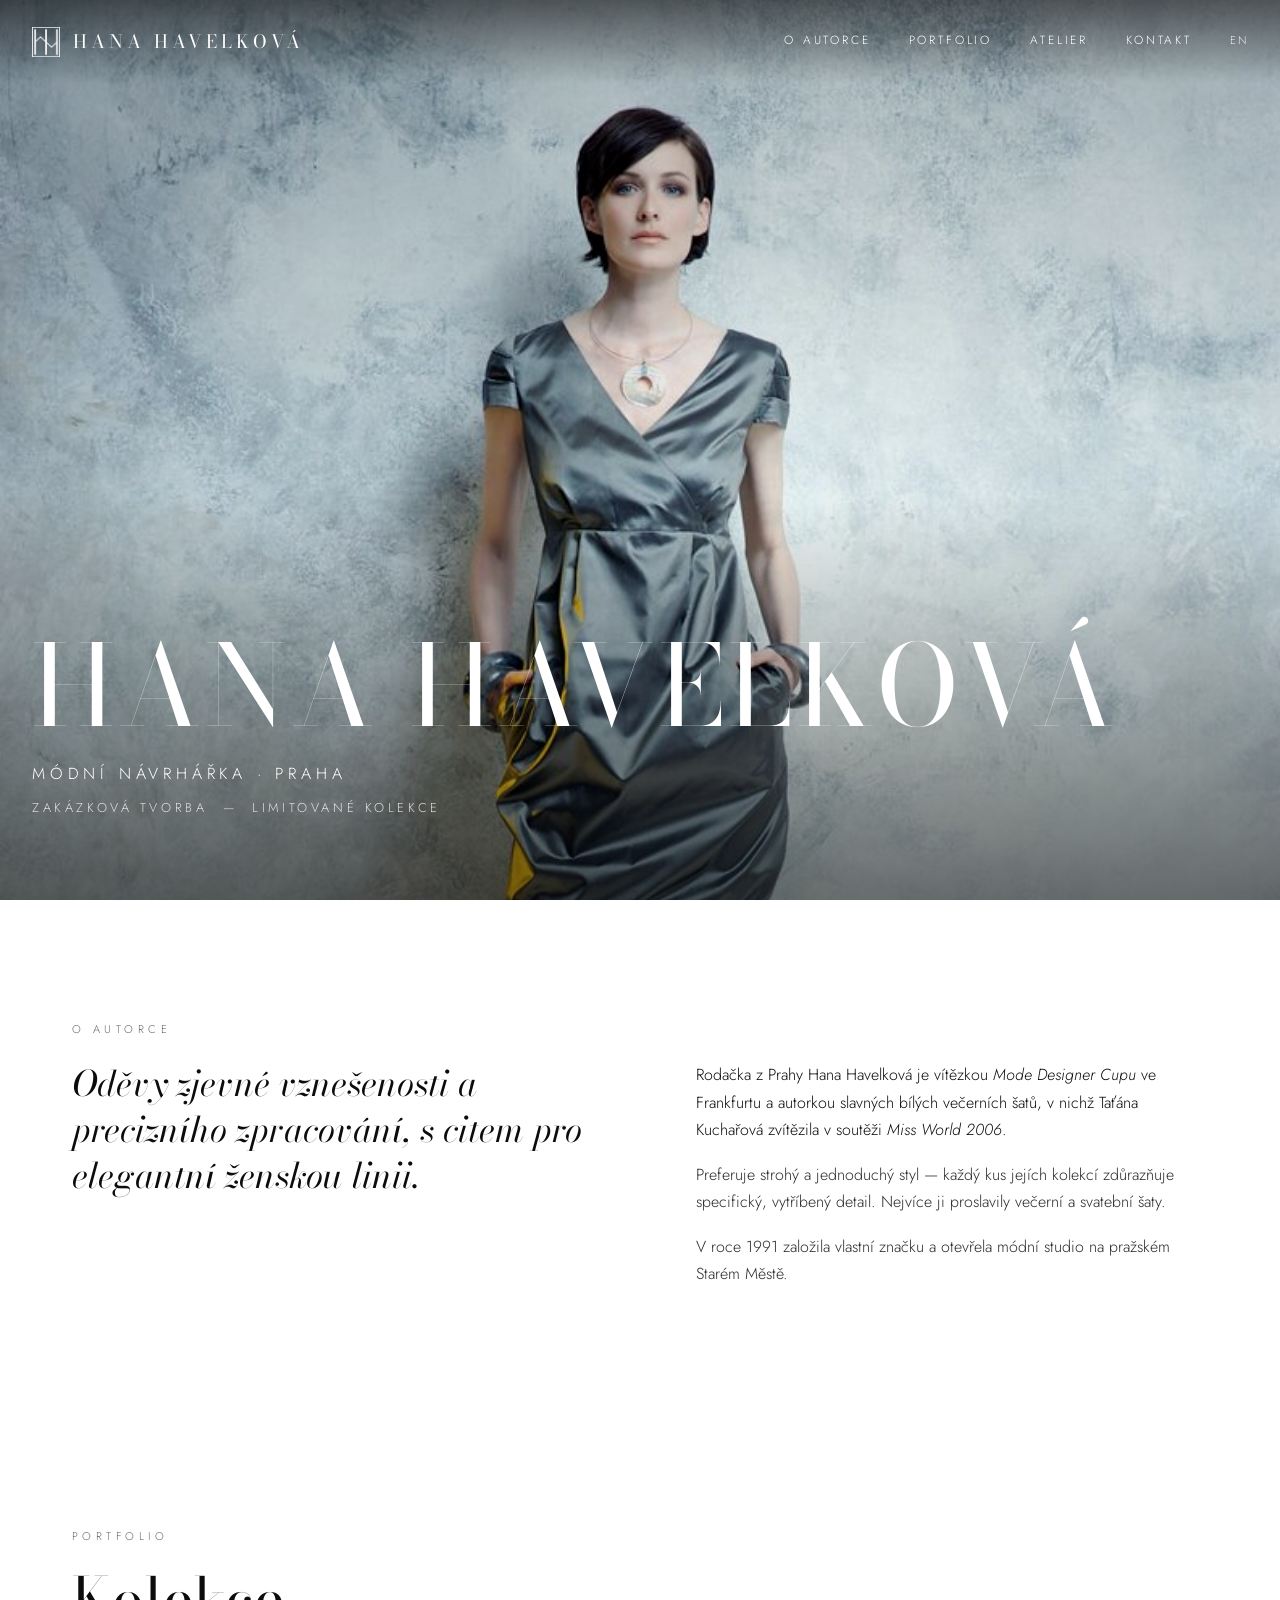
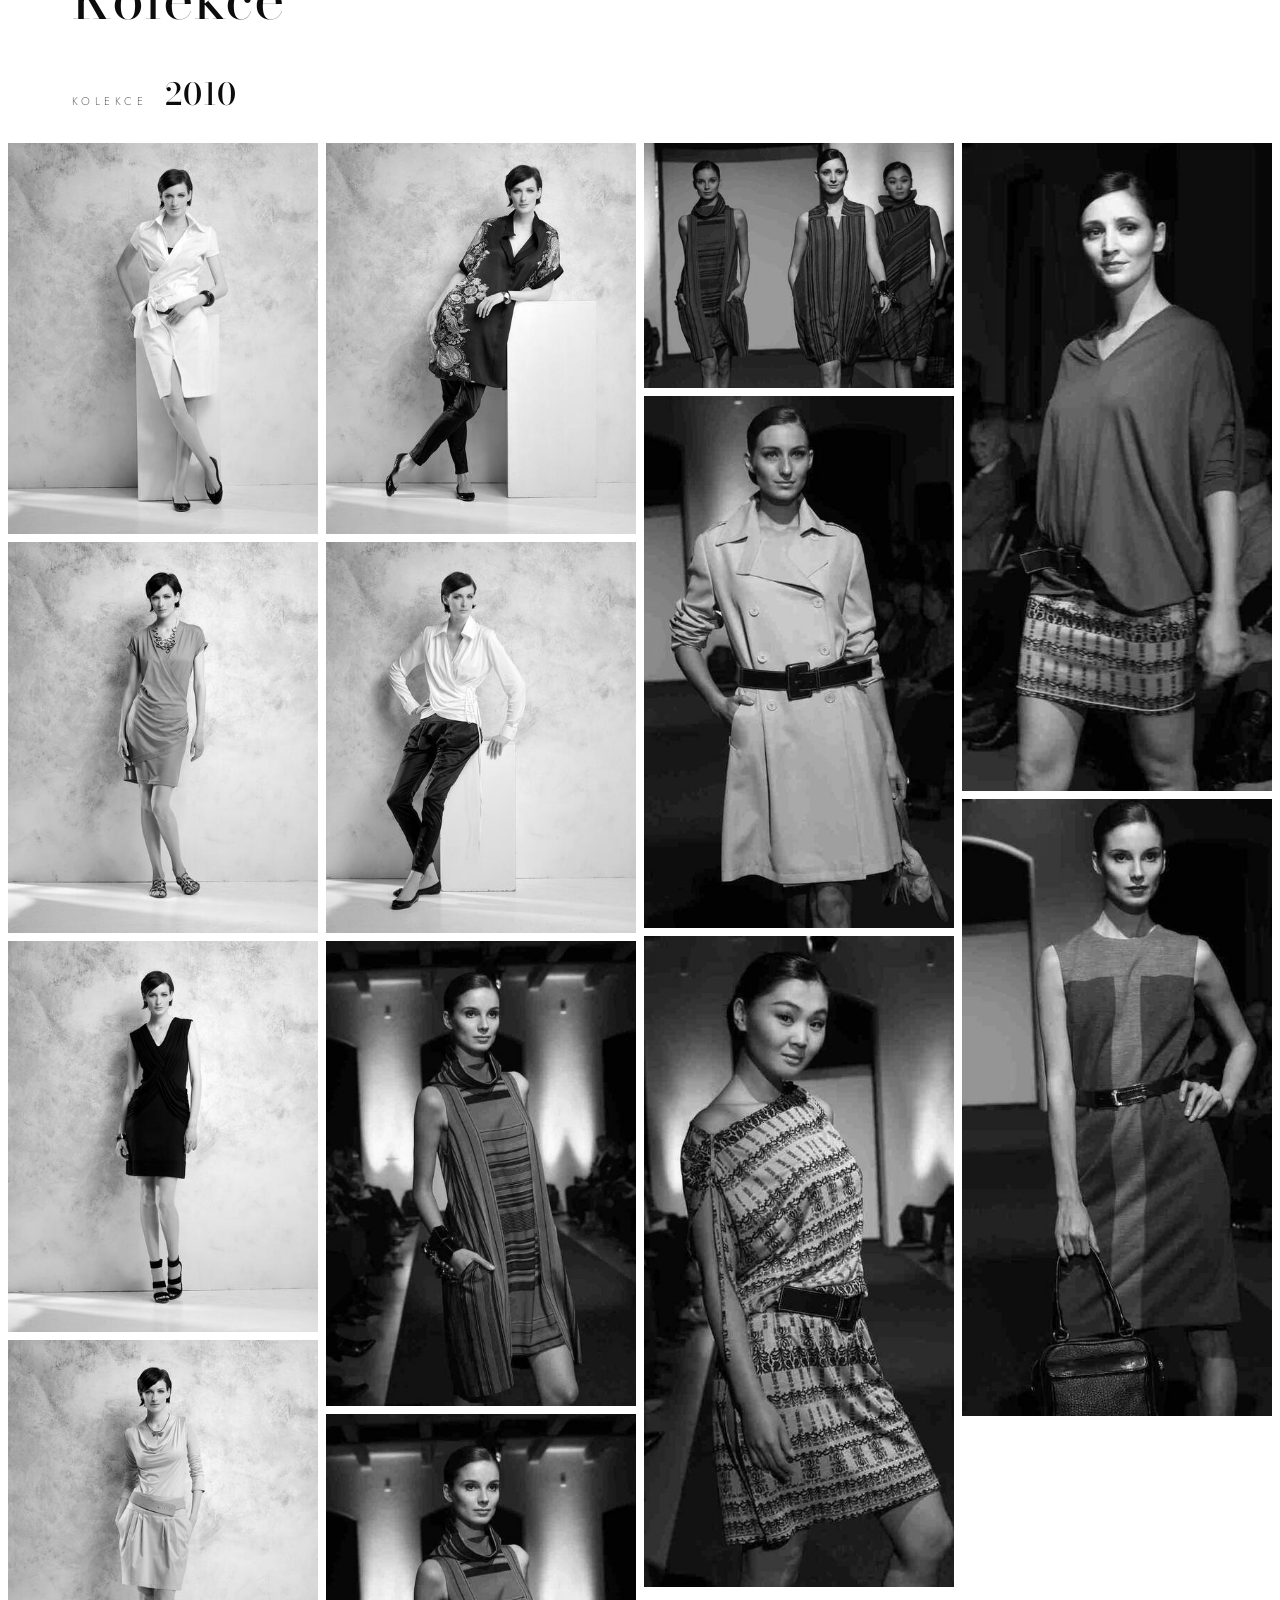
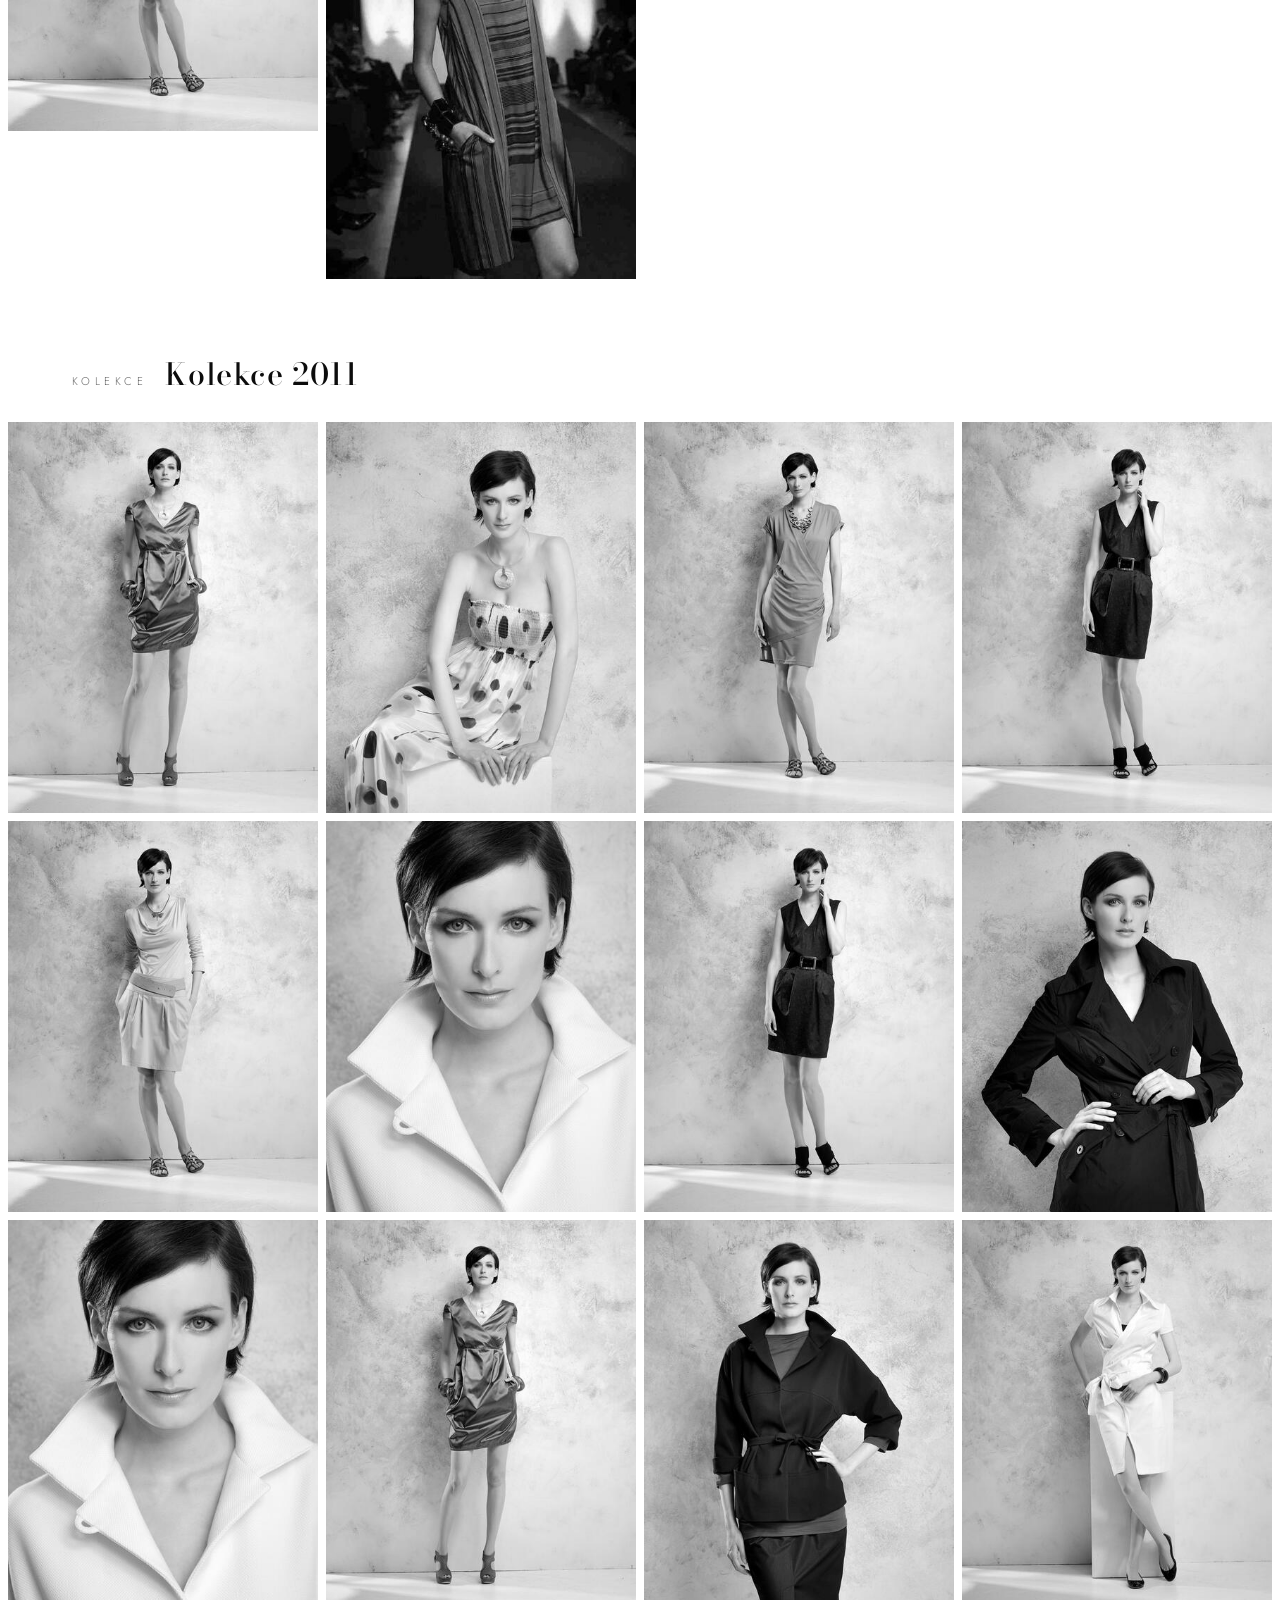
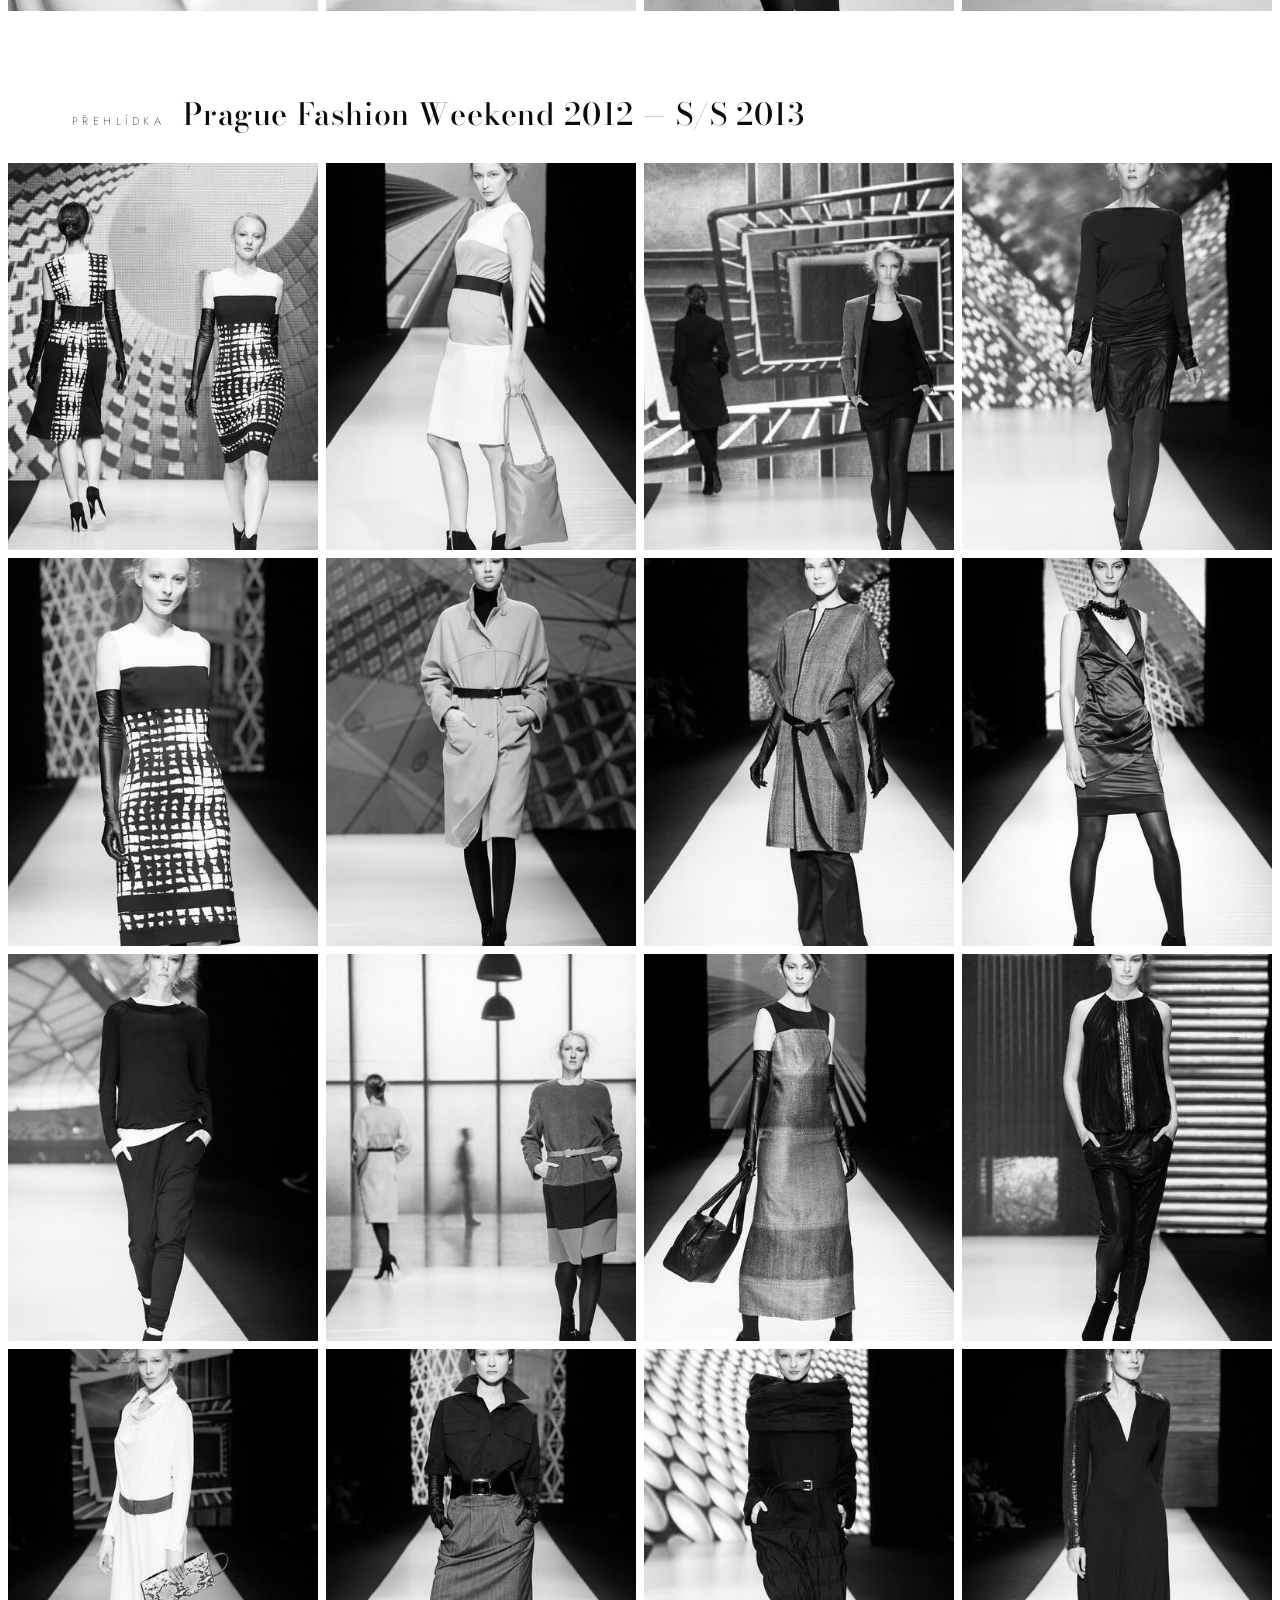
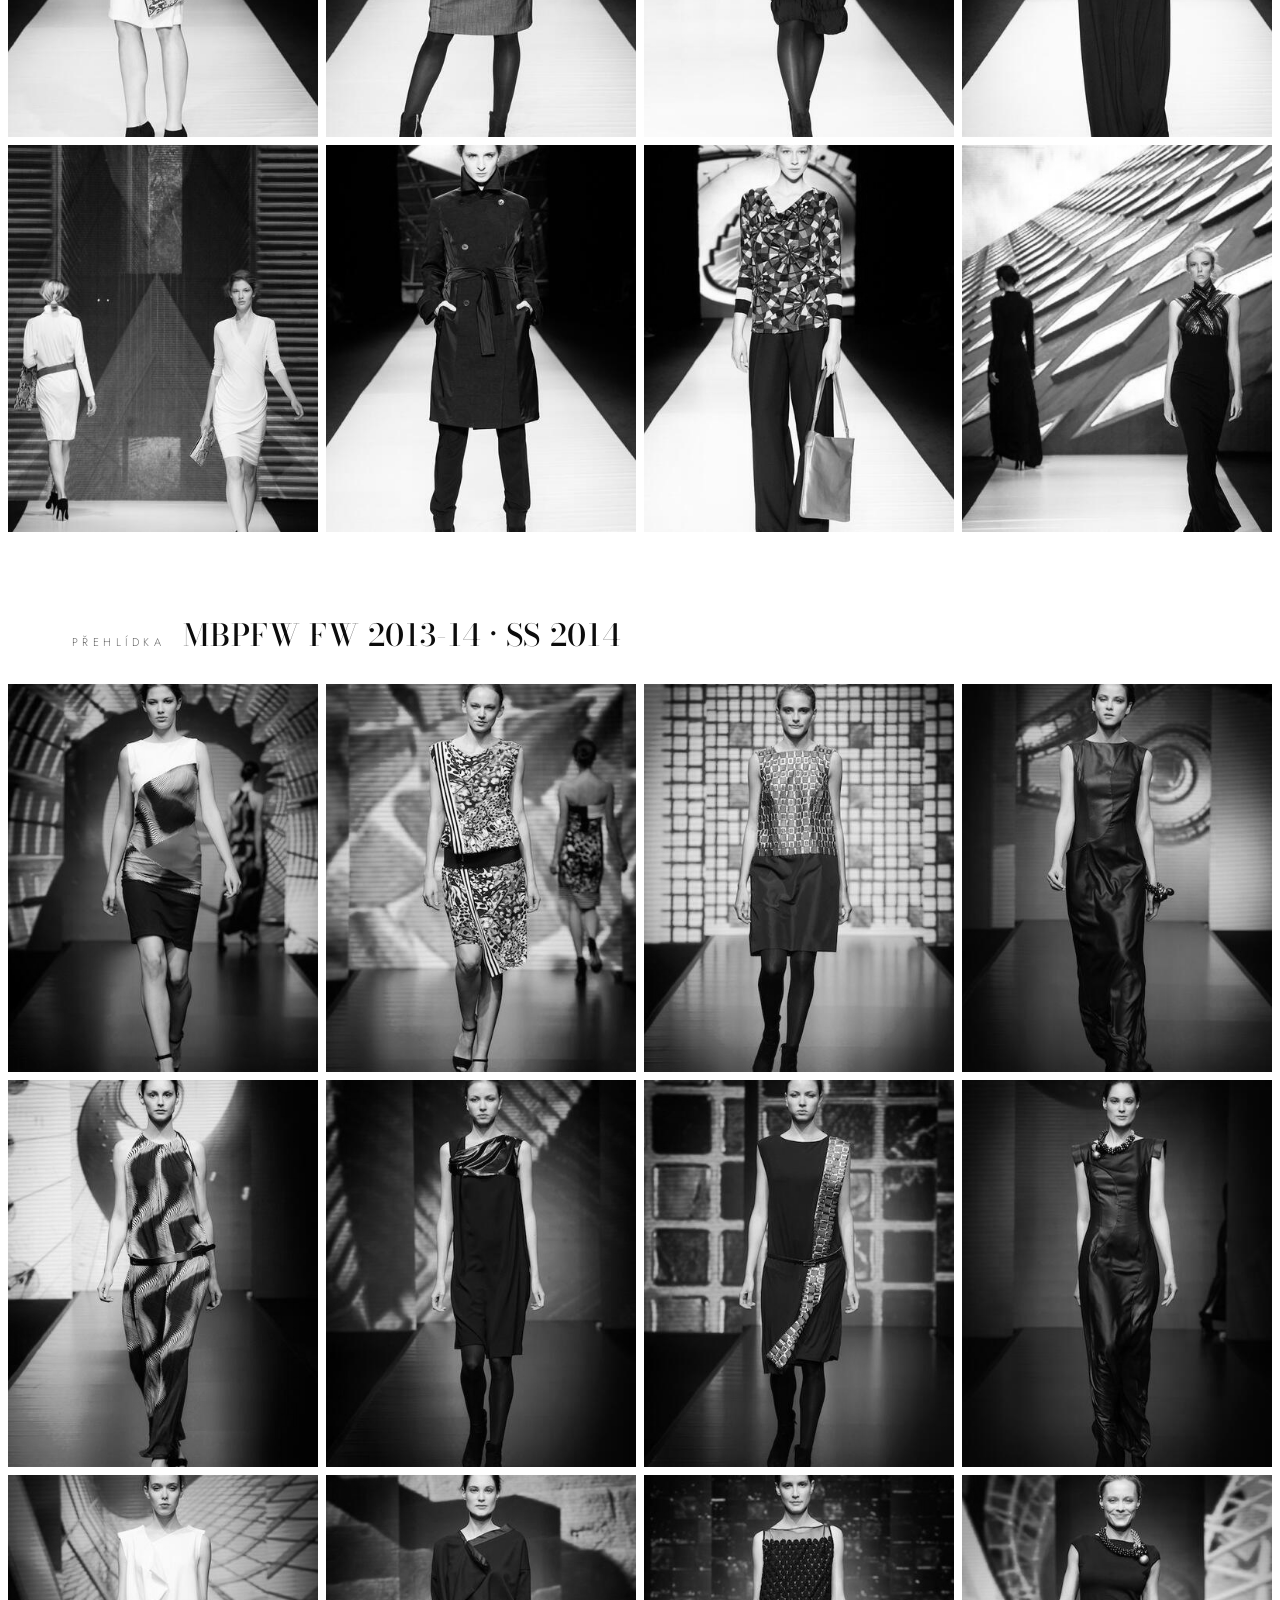
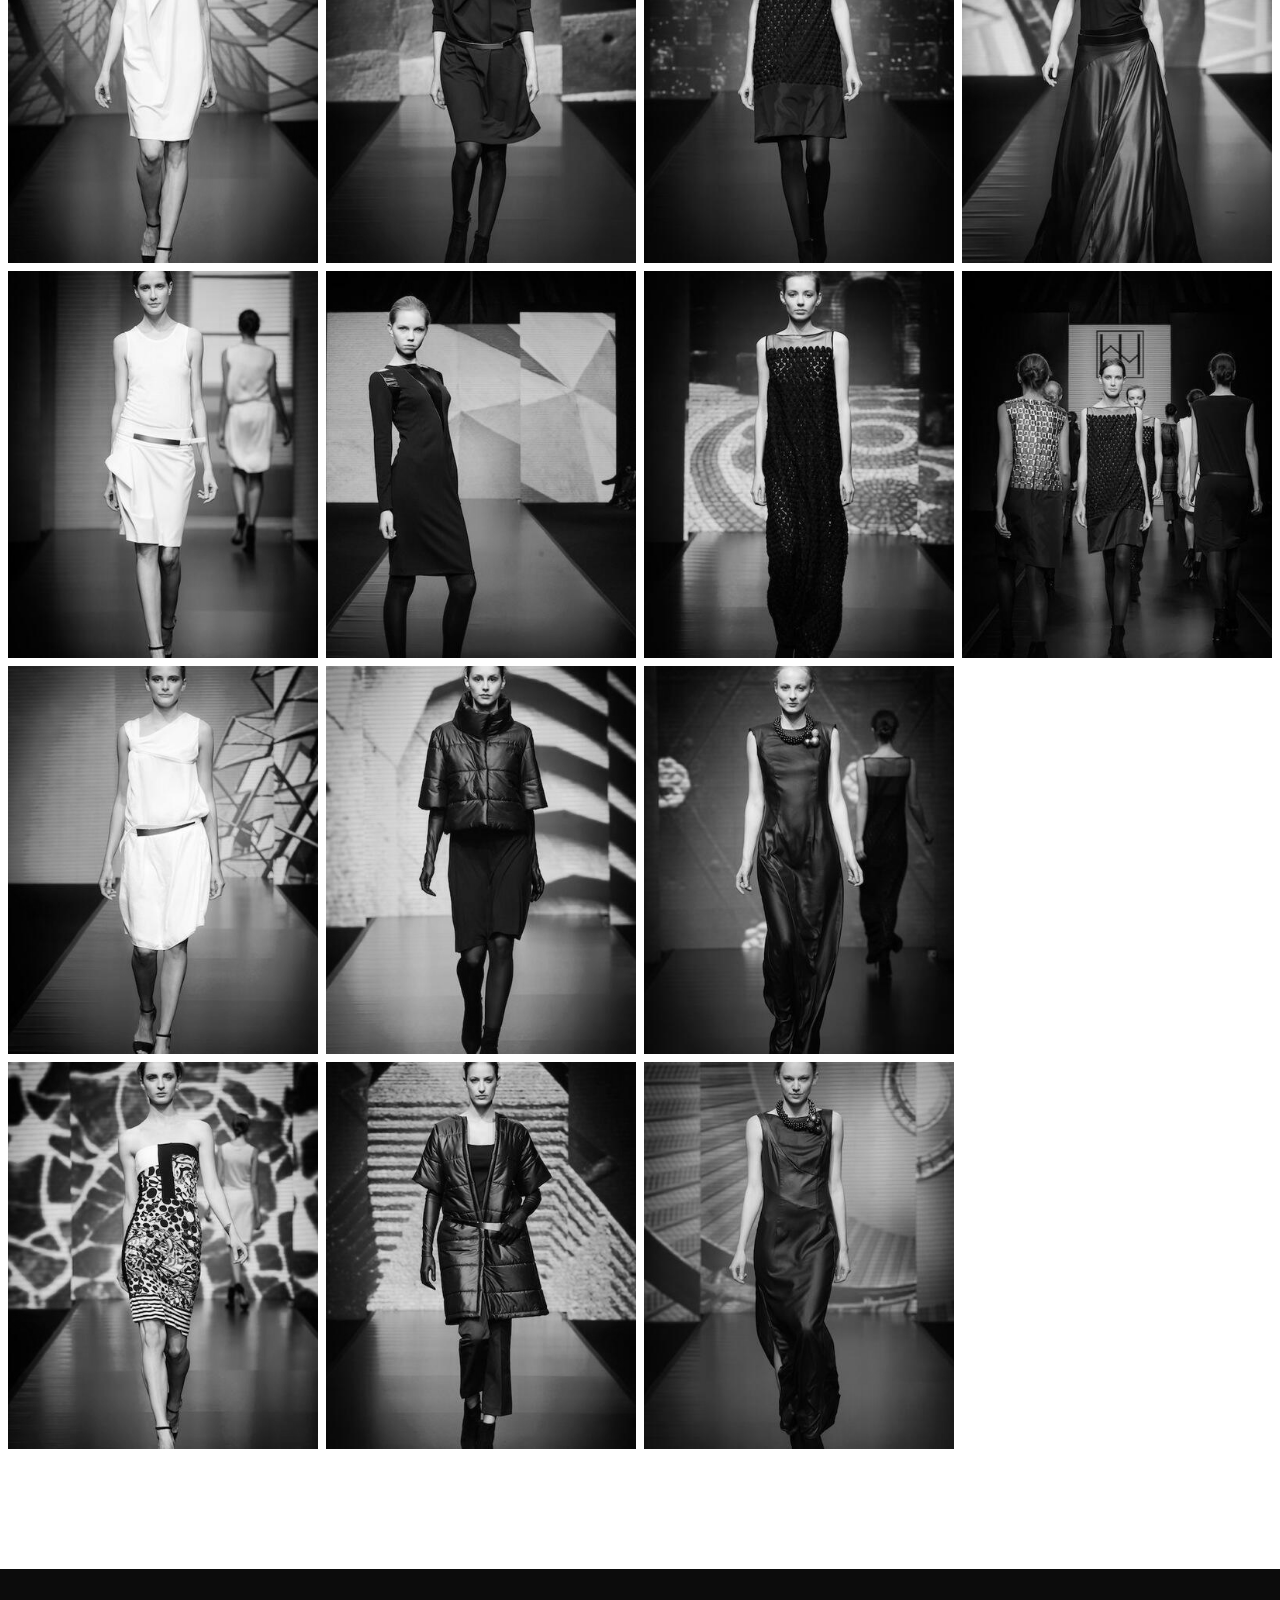
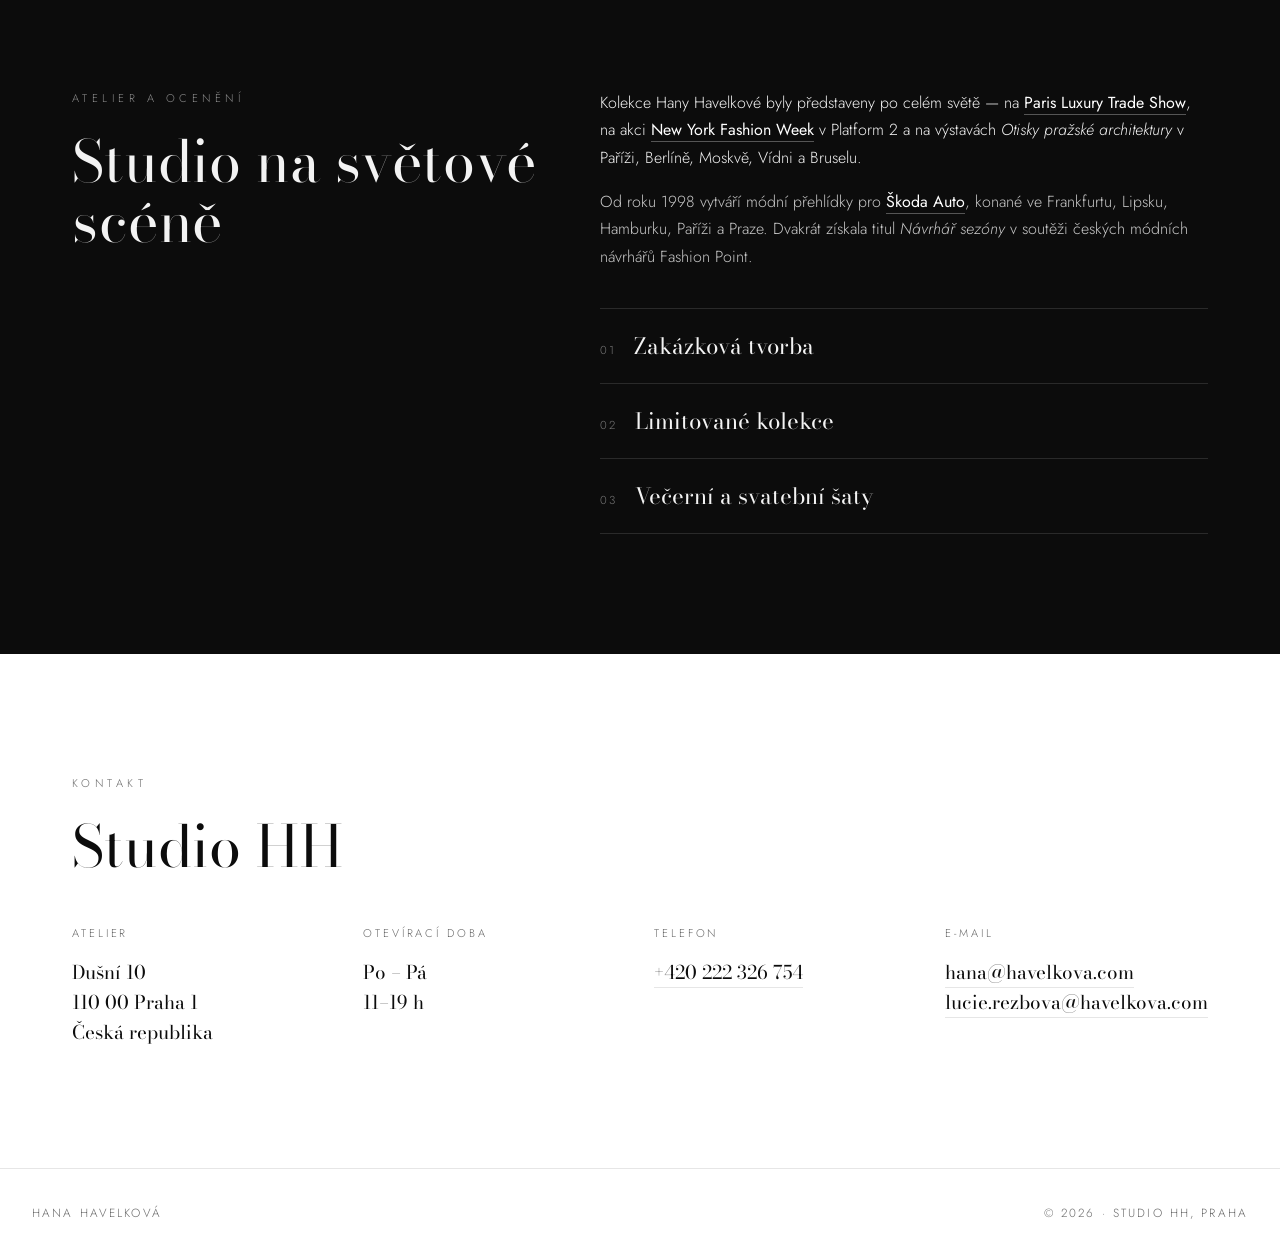
==== cz.html @ cb908f6b "Full-length hero, readable scrolled nav, mobile fixes, Czech variant - Use far-away full-length stud" ====
<!DOCTYPE html>
<html lang="cs">
<head>
  <meta charset="utf-8">
  <meta name="viewport" content="width=device-width, initial-scale=1">
  <title>Hana Havelková — módní návrhářka | Studio HH Praha</title>
  <meta name="description" content="Hana Havelková — pražská módní návrhářka. Večerní a svatební šaty zjevné vznešenosti a elegantní ženské linie. Zakázková tvorba a limitované kolekce ze Studia HH na pražském Starém Městě.">
  <meta name="author" content="Hana Havelková">
  <meta name="robots" content="index, follow">
  <link rel="canonical" href="https://www.havelkova.com/cz.html">
  <link rel="alternate" hreflang="en" href="https://www.havelkova.com/">
  <link rel="alternate" hreflang="cs" href="https://www.havelkova.com/cz.html">
  <link rel="alternate" hreflang="x-default" href="https://www.havelkova.com/">
  <meta name="theme-color" content="#0a0a0a">

  <meta property="og:type" content="website">
  <meta property="og:locale" content="cs_CZ">
  <meta property="og:site_name" content="Hana Havelková">
  <meta property="og:title" content="Hana Havelková — módní návrhářka">
  <meta property="og:description" content="Večerní a svatební šaty zjevné vznešenosti a elegantní ženské linie. Studio HH, Praha.">
  <meta property="og:url" content="https://www.havelkova.com/cz.html">
  <meta property="og:image" content="https://www.havelkova.com/assets/gallery/c2011/01.jpg">
  <meta name="twitter:card" content="summary_large_image">

  <link rel="icon" href="assets/img/favicon.ico" sizes="any">
  <link rel="icon" href="assets/img/favicon-64.png" type="image/png" sizes="64x64">
  <link rel="apple-touch-icon" href="assets/img/apple-touch-icon.png">
  <link rel="preconnect" href="https://fonts.googleapis.com">
  <link rel="preconnect" href="https://fonts.gstatic.com" crossorigin>
  <link href="https://fonts.googleapis.com/css2?family=Bodoni+Moda:ital,opsz,wght@0,6..96,400;0,6..96,500;1,6..96,400&family=Jost:wght@300;400&display=swap" rel="stylesheet">
  <link rel="stylesheet" href="style.css">

  <script type="application/ld+json">
  {
    "@context": "https://schema.org",
    "@type": "Person",
    "name": "Hana Havelková",
    "jobTitle": "Fashion Designer",
    "url": "https://www.havelkova.com/",
    "image": "https://www.havelkova.com/assets/gallery/c2011/01.jpg",
    "email": "hana@havelkova.com",
    "telephone": "+420222326754",
    "worksFor": { "@type": "Organization", "name": "Studio HH" },
    "address": {
      "@type": "PostalAddress",
      "streetAddress": "Dušní 10",
      "postalCode": "110 00",
      "addressLocality": "Praha 1",
      "addressCountry": "CZ"
    }
  }
  </script>
</head>
<body>
  <header class="nav" id="top">
    <div class="nav-inner">
      <a class="brand" href="#top" aria-label="Hana Havelková — home">
        <img class="brand-mark" src="assets/img/logo-white.png" alt="" width="34" height="37">
        <span class="brand-text">HANA&nbsp;HAVELKOVÁ</span>
      </a>
      <input type="checkbox" id="navtog" class="navtog">
      <label for="navtog" class="burger"><span></span><span></span><span></span></label>
      <nav class="menu">
        <a href="#about">O autorce</a>
        <a href="#work">Portfolio</a>
        <a href="#atelier">Atelier</a>
        <a href="#contact">Kontakt</a>
        <a class="lang" href="index.html" hreflang="en">EN</a>
      </nav>
    </div>
  </header>

  <section class="hero">
    <div class="hero-img" style="background-image:url('assets/gallery/c2011/01.jpg')"></div>
    <div class="hero-content">
      <h1>HANA HAVELKOVÁ</h1>
      <p class="tagline">Módní návrhářka · Praha</p>
      <p class="sub">zakázková tvorba &nbsp;—&nbsp; limitované kolekce</p>
    </div>
  </section>

  <main>
    <section id="about" class="section about">
      <div class="wrap">
        <p class="kicker">O autorce</p>
        <div class="about-grid">
          <div class="about-lede">
            <p class="big">Oděvy zjevné vznešenosti a precizního zpracování, s citem pro elegantní ženskou linii.</p>
          </div>
          <div class="about-body">
            <p>Rodačka z Prahy Hana Havelková je vítězkou <em>Mode Designer Cupu</em> ve Frankfurtu a autorkou slavných bílých večerních šatů, v nichž Taťána Kuchařová zvítězila v soutěži <em>Miss World 2006</em>.</p>
            <p>Preferuje strohý a jednoduchý styl — každý kus jejích kolekcí zdůrazňuje specifický, vytříbený detail. Nejvíce ji proslavily večerní a svatební šaty.</p>
            <p>V roce 1991 založila vlastní značku a otevřela módní studio na pražském Starém Městě.</p>
          </div>
        </div>
      </div>
    </section>

    <section id="work" class="section work">
      <div class="wrap work-intro">
        <p class="kicker">Portfolio</p>
        <h2>Kolekce</h2>
      </div>
      <div class="collection">
        <div class="wrap coll-head">
          <p class="kicker">Kolekce</p>
          <h3>2010</h3>
        </div>
        <div class="masonry">
        <a class="shot" href="assets/gallery/c2010/01.jpg">
          <img src="assets/gallery/c2010/01_t.jpg" alt="Hana Havelková — 2010, model 1" loading="lazy" width="560" height="706">
        </a>
        <a class="shot" href="assets/gallery/c2010/02.jpg">
          <img src="assets/gallery/c2010/02_t.jpg" alt="Hana Havelková — 2010, model 2" loading="lazy" width="560" height="706">
        </a>
        <a class="shot" href="assets/gallery/c2010/03.jpg">
          <img src="assets/gallery/c2010/03_t.jpg" alt="Hana Havelková — 2010, model 3" loading="lazy" width="560" height="706">
        </a>
        <a class="shot" href="assets/gallery/c2010/04.jpg">
          <img src="assets/gallery/c2010/04_t.jpg" alt="Hana Havelková — 2010, model 4" loading="lazy" width="560" height="706">
        </a>
        <a class="shot" href="assets/gallery/c2010/05.jpg">
          <img src="assets/gallery/c2010/05_t.jpg" alt="Hana Havelková — 2010, model 5" loading="lazy" width="560" height="706">
        </a>
        <a class="shot" href="assets/gallery/c2010/06.jpg">
          <img src="assets/gallery/c2010/06_t.jpg" alt="Hana Havelková — 2010, model 6" loading="lazy" width="560" height="706">
        </a>
        <a class="shot" href="assets/gallery/c2010/07.jpg">
          <img src="assets/gallery/c2010/07_t.jpg" alt="Hana Havelková — 2010, model 7" loading="lazy" width="560" height="840">
        </a>
        <a class="shot" href="assets/gallery/c2010/08.jpg">
          <img src="assets/gallery/c2010/08_t.jpg" alt="Hana Havelková — 2010, model 8" loading="lazy" width="560" height="840">
        </a>
        <a class="shot" href="assets/gallery/c2010/09.jpg">
          <img src="assets/gallery/c2010/09_t.jpg" alt="Hana Havelková — 2010, model 9" loading="lazy" width="560" height="445">
        </a>
        <a class="shot" href="assets/gallery/c2010/10.jpg">
          <img src="assets/gallery/c2010/10_t.jpg" alt="Hana Havelková — 2010, model 10" loading="lazy" width="560" height="961">
        </a>
        <a class="shot" href="assets/gallery/c2010/11.jpg">
          <img src="assets/gallery/c2010/11_t.jpg" alt="Hana Havelková — 2010, model 11" loading="lazy" width="476" height="1000">
        </a>
        <a class="shot" href="assets/gallery/c2010/12.jpg">
          <img src="assets/gallery/c2010/12_t.jpg" alt="Hana Havelková — 2010, model 12" loading="lazy" width="478" height="1000">
        </a>
        <a class="shot" href="assets/gallery/c2010/13.jpg">
          <img src="assets/gallery/c2010/13_t.jpg" alt="Hana Havelková — 2010, model 13" loading="lazy" width="503" height="1000">
        </a>
        </div>
      </div>
      <div class="collection">
        <div class="wrap coll-head">
          <p class="kicker">Kolekce</p>
          <h3>Kolekce 2011</h3>
        </div>
        <div class="masonry">
        <a class="shot" href="assets/gallery/c2011/01.jpg">
          <img src="assets/gallery/c2011/01_t.jpg" alt="Hana Havelková — Collection 2011, model 1" loading="lazy" width="560" height="706">
        </a>
        <a class="shot" href="assets/gallery/c2011/02.jpg">
          <img src="assets/gallery/c2011/02_t.jpg" alt="Hana Havelková — Collection 2011, model 2" loading="lazy" width="560" height="706">
        </a>
        <a class="shot" href="assets/gallery/c2011/03.jpg">
          <img src="assets/gallery/c2011/03_t.jpg" alt="Hana Havelková — Collection 2011, model 3" loading="lazy" width="560" height="706">
        </a>
        <a class="shot" href="assets/gallery/c2011/04.jpg">
          <img src="assets/gallery/c2011/04_t.jpg" alt="Hana Havelková — Collection 2011, model 4" loading="lazy" width="560" height="706">
        </a>
        <a class="shot" href="assets/gallery/c2011/05.jpg">
          <img src="assets/gallery/c2011/05_t.jpg" alt="Hana Havelková — Collection 2011, model 5" loading="lazy" width="560" height="706">
        </a>
        <a class="shot" href="assets/gallery/c2011/06.jpg">
          <img src="assets/gallery/c2011/06_t.jpg" alt="Hana Havelková — Collection 2011, model 6" loading="lazy" width="560" height="706">
        </a>
        <a class="shot" href="assets/gallery/c2011/07.jpg">
          <img src="assets/gallery/c2011/07_t.jpg" alt="Hana Havelková — Collection 2011, model 7" loading="lazy" width="560" height="706">
        </a>
        <a class="shot" href="assets/gallery/c2011/08.jpg">
          <img src="assets/gallery/c2011/08_t.jpg" alt="Hana Havelková — Collection 2011, model 8" loading="lazy" width="560" height="706">
        </a>
        <a class="shot" href="assets/gallery/c2011/09.jpg">
          <img src="assets/gallery/c2011/09_t.jpg" alt="Hana Havelková — Collection 2011, model 9" loading="lazy" width="560" height="706">
        </a>
        <a class="shot" href="assets/gallery/c2011/10.jpg">
          <img src="assets/gallery/c2011/10_t.jpg" alt="Hana Havelková — Collection 2011, model 10" loading="lazy" width="560" height="706">
        </a>
        <a class="shot" href="assets/gallery/c2011/11.jpg">
          <img src="assets/gallery/c2011/11_t.jpg" alt="Hana Havelková — Collection 2011, model 11" loading="lazy" width="560" height="706">
        </a>
        <a class="shot" href="assets/gallery/c2011/12.jpg">
          <img src="assets/gallery/c2011/12_t.jpg" alt="Hana Havelková — Collection 2011, model 12" loading="lazy" width="560" height="706">
        </a>
        </div>
      </div>
      <div class="collection">
        <div class="wrap coll-head">
          <p class="kicker">Přehlídka</p>
          <h3>Prague Fashion Weekend 2012 — S/S 2013</h3>
        </div>
        <div class="masonry">
        <a class="shot" href="assets/gallery/pfw2012/01.jpg">
          <img src="assets/gallery/pfw2012/01_t.jpg" alt="Hana Havelková — Prague Fashion Weekend 2012 — S/S 2013, model 1" loading="lazy" width="400" height="500">
        </a>
        <a class="shot" href="assets/gallery/pfw2012/02.jpg">
          <img src="assets/gallery/pfw2012/02_t.jpg" alt="Hana Havelková — Prague Fashion Weekend 2012 — S/S 2013, model 2" loading="lazy" width="400" height="500">
        </a>
        <a class="shot" href="assets/gallery/pfw2012/03.jpg">
          <img src="assets/gallery/pfw2012/03_t.jpg" alt="Hana Havelková — Prague Fashion Weekend 2012 — S/S 2013, model 3" loading="lazy" width="400" height="500">
        </a>
        <a class="shot" href="assets/gallery/pfw2012/04.jpg">
          <img src="assets/gallery/pfw2012/04_t.jpg" alt="Hana Havelková — Prague Fashion Weekend 2012 — S/S 2013, model 4" loading="lazy" width="400" height="500">
        </a>
        <a class="shot" href="assets/gallery/pfw2012/05.jpg">
          <img src="assets/gallery/pfw2012/05_t.jpg" alt="Hana Havelková — Prague Fashion Weekend 2012 — S/S 2013, model 5" loading="lazy" width="400" height="500">
        </a>
        <a class="shot" href="assets/gallery/pfw2012/06.jpg">
          <img src="assets/gallery/pfw2012/06_t.jpg" alt="Hana Havelková — Prague Fashion Weekend 2012 — S/S 2013, model 6" loading="lazy" width="400" height="500">
        </a>
        <a class="shot" href="assets/gallery/pfw2012/07.jpg">
          <img src="assets/gallery/pfw2012/07_t.jpg" alt="Hana Havelková — Prague Fashion Weekend 2012 — S/S 2013, model 7" loading="lazy" width="400" height="500">
        </a>
        <a class="shot" href="assets/gallery/pfw2012/08.jpg">
          <img src="assets/gallery/pfw2012/08_t.jpg" alt="Hana Havelková — Prague Fashion Weekend 2012 — S/S 2013, model 8" loading="lazy" width="400" height="500">
        </a>
        <a class="shot" href="assets/gallery/pfw2012/09.jpg">
          <img src="assets/gallery/pfw2012/09_t.jpg" alt="Hana Havelková — Prague Fashion Weekend 2012 — S/S 2013, model 9" loading="lazy" width="400" height="500">
        </a>
        <a class="shot" href="assets/gallery/pfw2012/10.jpg">
          <img src="assets/gallery/pfw2012/10_t.jpg" alt="Hana Havelková — Prague Fashion Weekend 2012 — S/S 2013, model 10" loading="lazy" width="400" height="500">
        </a>
        <a class="shot" href="assets/gallery/pfw2012/11.jpg">
          <img src="assets/gallery/pfw2012/11_t.jpg" alt="Hana Havelková — Prague Fashion Weekend 2012 — S/S 2013, model 11" loading="lazy" width="400" height="500">
        </a>
        <a class="shot" href="assets/gallery/pfw2012/12.jpg">
          <img src="assets/gallery/pfw2012/12_t.jpg" alt="Hana Havelková — Prague Fashion Weekend 2012 — S/S 2013, model 12" loading="lazy" width="400" height="500">
        </a>
        <a class="shot" href="assets/gallery/pfw2012/13.jpg">
          <img src="assets/gallery/pfw2012/13_t.jpg" alt="Hana Havelková — Prague Fashion Weekend 2012 — S/S 2013, model 13" loading="lazy" width="400" height="500">
        </a>
        <a class="shot" href="assets/gallery/pfw2012/14.jpg">
          <img src="assets/gallery/pfw2012/14_t.jpg" alt="Hana Havelková — Prague Fashion Weekend 2012 — S/S 2013, model 14" loading="lazy" width="400" height="500">
        </a>
        <a class="shot" href="assets/gallery/pfw2012/15.jpg">
          <img src="assets/gallery/pfw2012/15_t.jpg" alt="Hana Havelková — Prague Fashion Weekend 2012 — S/S 2013, model 15" loading="lazy" width="400" height="500">
        </a>
        <a class="shot" href="assets/gallery/pfw2012/16.jpg">
          <img src="assets/gallery/pfw2012/16_t.jpg" alt="Hana Havelková — Prague Fashion Weekend 2012 — S/S 2013, model 16" loading="lazy" width="400" height="500">
        </a>
        <a class="shot" href="assets/gallery/pfw2012/17.jpg">
          <img src="assets/gallery/pfw2012/17_t.jpg" alt="Hana Havelková — Prague Fashion Weekend 2012 — S/S 2013, model 17" loading="lazy" width="400" height="500">
        </a>
        <a class="shot" href="assets/gallery/pfw2012/18.jpg">
          <img src="assets/gallery/pfw2012/18_t.jpg" alt="Hana Havelková — Prague Fashion Weekend 2012 — S/S 2013, model 18" loading="lazy" width="400" height="500">
        </a>
        <a class="shot" href="assets/gallery/pfw2012/19.jpg">
          <img src="assets/gallery/pfw2012/19_t.jpg" alt="Hana Havelková — Prague Fashion Weekend 2012 — S/S 2013, model 19" loading="lazy" width="400" height="500">
        </a>
        <a class="shot" href="assets/gallery/pfw2012/20.jpg">
          <img src="assets/gallery/pfw2012/20_t.jpg" alt="Hana Havelková — Prague Fashion Weekend 2012 — S/S 2013, model 20" loading="lazy" width="400" height="500">
        </a>
        </div>
      </div>
      <div class="collection">
        <div class="wrap coll-head">
          <p class="kicker">Přehlídka</p>
          <h3>MBPFW FW 2013-14 · SS 2014</h3>
        </div>
        <div class="masonry">
        <a class="shot" href="assets/gallery/mbpfw/01.jpg">
          <img src="assets/gallery/mbpfw/01_t.jpg" alt="Hana Havelková — MBPFW FW 2013-14 · SS 2014, model 1" loading="lazy" width="400" height="500">
        </a>
        <a class="shot" href="assets/gallery/mbpfw/02.jpg">
          <img src="assets/gallery/mbpfw/02_t.jpg" alt="Hana Havelková — MBPFW FW 2013-14 · SS 2014, model 2" loading="lazy" width="400" height="500">
        </a>
        <a class="shot" href="assets/gallery/mbpfw/03.jpg">
          <img src="assets/gallery/mbpfw/03_t.jpg" alt="Hana Havelková — MBPFW FW 2013-14 · SS 2014, model 3" loading="lazy" width="400" height="500">
        </a>
        <a class="shot" href="assets/gallery/mbpfw/04.jpg">
          <img src="assets/gallery/mbpfw/04_t.jpg" alt="Hana Havelková — MBPFW FW 2013-14 · SS 2014, model 4" loading="lazy" width="400" height="500">
        </a>
        <a class="shot" href="assets/gallery/mbpfw/05.jpg">
          <img src="assets/gallery/mbpfw/05_t.jpg" alt="Hana Havelková — MBPFW FW 2013-14 · SS 2014, model 5" loading="lazy" width="400" height="500">
        </a>
        <a class="shot" href="assets/gallery/mbpfw/06.jpg">
          <img src="assets/gallery/mbpfw/06_t.jpg" alt="Hana Havelková — MBPFW FW 2013-14 · SS 2014, model 6" loading="lazy" width="400" height="500">
        </a>
        <a class="shot" href="assets/gallery/mbpfw/07.jpg">
          <img src="assets/gallery/mbpfw/07_t.jpg" alt="Hana Havelková — MBPFW FW 2013-14 · SS 2014, model 7" loading="lazy" width="400" height="500">
        </a>
        <a class="shot" href="assets/gallery/mbpfw/08.jpg">
          <img src="assets/gallery/mbpfw/08_t.jpg" alt="Hana Havelková — MBPFW FW 2013-14 · SS 2014, model 8" loading="lazy" width="400" height="500">
        </a>
        <a class="shot" href="assets/gallery/mbpfw/09.jpg">
          <img src="assets/gallery/mbpfw/09_t.jpg" alt="Hana Havelková — MBPFW FW 2013-14 · SS 2014, model 9" loading="lazy" width="400" height="500">
        </a>
        <a class="shot" href="assets/gallery/mbpfw/10.jpg">
          <img src="assets/gallery/mbpfw/10_t.jpg" alt="Hana Havelková — MBPFW FW 2013-14 · SS 2014, model 10" loading="lazy" width="400" height="500">
        </a>
        <a class="shot" href="assets/gallery/mbpfw/11.jpg">
          <img src="assets/gallery/mbpfw/11_t.jpg" alt="Hana Havelková — MBPFW FW 2013-14 · SS 2014, model 11" loading="lazy" width="400" height="500">
        </a>
        <a class="shot" href="assets/gallery/mbpfw/12.jpg">
          <img src="assets/gallery/mbpfw/12_t.jpg" alt="Hana Havelková — MBPFW FW 2013-14 · SS 2014, model 12" loading="lazy" width="400" height="500">
        </a>
        <a class="shot" href="assets/gallery/mbpfw/13.jpg">
          <img src="assets/gallery/mbpfw/13_t.jpg" alt="Hana Havelková — MBPFW FW 2013-14 · SS 2014, model 13" loading="lazy" width="400" height="500">
        </a>
        <a class="shot" href="assets/gallery/mbpfw/14.jpg">
          <img src="assets/gallery/mbpfw/14_t.jpg" alt="Hana Havelková — MBPFW FW 2013-14 · SS 2014, model 14" loading="lazy" width="400" height="500">
        </a>
        <a class="shot" href="assets/gallery/mbpfw/15.jpg">
          <img src="assets/gallery/mbpfw/15_t.jpg" alt="Hana Havelková — MBPFW FW 2013-14 · SS 2014, model 15" loading="lazy" width="400" height="500">
        </a>
        <a class="shot" href="assets/gallery/mbpfw/16.jpg">
          <img src="assets/gallery/mbpfw/16_t.jpg" alt="Hana Havelková — MBPFW FW 2013-14 · SS 2014, model 16" loading="lazy" width="400" height="500">
        </a>
        <a class="shot" href="assets/gallery/mbpfw/17.jpg">
          <img src="assets/gallery/mbpfw/17_t.jpg" alt="Hana Havelková — MBPFW FW 2013-14 · SS 2014, model 17" loading="lazy" width="400" height="500">
        </a>
        <a class="shot" href="assets/gallery/mbpfw/18.jpg">
          <img src="assets/gallery/mbpfw/18_t.jpg" alt="Hana Havelková — MBPFW FW 2013-14 · SS 2014, model 18" loading="lazy" width="400" height="500">
        </a>
        <a class="shot" href="assets/gallery/mbpfw/19.jpg">
          <img src="assets/gallery/mbpfw/19_t.jpg" alt="Hana Havelková — MBPFW FW 2013-14 · SS 2014, model 19" loading="lazy" width="400" height="500">
        </a>
        <a class="shot" href="assets/gallery/mbpfw/20.jpg">
          <img src="assets/gallery/mbpfw/20_t.jpg" alt="Hana Havelková — MBPFW FW 2013-14 · SS 2014, model 20" loading="lazy" width="400" height="500">
        </a>
        <a class="shot" href="assets/gallery/mbpfw/21.jpg">
          <img src="assets/gallery/mbpfw/21_t.jpg" alt="Hana Havelková — MBPFW FW 2013-14 · SS 2014, model 21" loading="lazy" width="400" height="500">
        </a>
        <a class="shot" href="assets/gallery/mbpfw/22.jpg">
          <img src="assets/gallery/mbpfw/22_t.jpg" alt="Hana Havelková — MBPFW FW 2013-14 · SS 2014, model 22" loading="lazy" width="400" height="500">
        </a>
        </div>
      </div>
    </section>

    <section id="atelier" class="section atelier">
      <div class="wrap atelier-grid">
        <div>
          <p class="kicker">Atelier a ocenění</p>
          <h2>Studio na světové scéně</h2>
        </div>
        <div class="atelier-body">
          <p>Kolekce Hany Havelkové byly představeny po celém světě — na <strong>Paris Luxury Trade Show</strong>, na akci <strong>New York Fashion Week</strong> v Platform 2 a na výstavách <em>Otisky pražské architektury</em> v Paříži, Berlíně, Moskvě, Vídni a Bruselu.</p>
          <p>Od roku 1998 vytváří módní přehlídky pro <strong>Škoda Auto</strong>, konané ve Frankfurtu, Lipsku, Hamburku, Paříži a Praze. Dvakrát získala titul <em>Návrhář sezóny</em> v soutěži českých módních návrhářů Fashion Point.</p>
          <ul class="services">
            <li><span>01</span> Zakázková tvorba</li>
            <li><span>02</span> Limitované kolekce</li>
            <li><span>03</span> Večerní a svatební šaty</li>
          </ul>
        </div>
      </div>
    </section>

    <section id="contact" class="section contact">
      <div class="wrap">
        <p class="kicker">Kontakt</p>
        <h2>Studio HH</h2>
        <div class="contact-grid">
          <div class="cblock">
            <span>Atelier</span>
            <p>Dušní 10<br>110 00 Praha 1<br>Česká republika</p>
          </div>
          <div class="cblock">
            <span>Otevírací doba</span>
            <p>Po – Pá<br>11–19 h</p>
          </div>
          <div class="cblock">
            <span>Telefon</span>
            <p><a href="tel:+420222326754">+420 222 326 754</a></p>
          </div>
          <div class="cblock">
            <span>E-mail</span>
            <p><a href="mailto:hana@havelkova.com">hana@havelkova.com</a><br>
            <a href="mailto:lucie.rezbova@havelkova.com">lucie.rezbova@havelkova.com</a></p>
          </div>
        </div>
      </div>
    </section>
  </main>

  <footer class="footer">
    <span>HANA HAVELKOVÁ</span>
    <span>© <span id="yr"></span> · Studio HH, Praha</span>
  </footer>

  <div class="lb" id="lb" aria-hidden="true">
    <button class="lb-close" id="lbClose" aria-label="Close">×</button>
    <button class="lb-nav lb-prev" id="lbPrev" aria-label="Previous">‹</button>
    <img class="lb-img" id="lbImg" alt="">
    <button class="lb-nav lb-next" id="lbNext" aria-label="Next">›</button>
  </div>

  <script src="script.js"></script>
</body>
</html>
---- style.css ----
:root{
  --bg:#ffffff;
  --ink:#0c0c0c;
  --soft:#6a6a6a;
  --line:#e6e6e6;
  --max:1200px;
  --didone:"Bodoni Moda",Didot,"Times New Roman",serif;
  --sans:"Jost",system-ui,sans-serif;
}
*{box-sizing:border-box;margin:0;padding:0}
html{scroll-behavior:smooth}
body{font-family:var(--sans);font-weight:300;color:var(--ink);background:var(--bg);line-height:1.7;-webkit-font-smoothing:antialiased}
img{display:block;max-width:100%;height:auto}
a{color:inherit;text-decoration:none}
.wrap{max-width:var(--max);margin:0 auto;padding:0 32px}
.kicker{font-size:.7rem;letter-spacing:.4em;text-transform:uppercase;color:var(--soft);margin-bottom:1.4rem}
h1,h2{font-family:var(--didone);font-weight:400;line-height:1.05}
h2{font-size:clamp(2.2rem,5vw,3.6rem);letter-spacing:.01em;margin-bottom:.4rem}
.section{padding:120px 0}

/* Nav */
.nav{position:fixed;top:0;left:0;right:0;z-index:50;transition:background .3s,box-shadow .3s}
.nav::before{content:"";position:absolute;inset:0;background:linear-gradient(to bottom,rgba(0,0,0,.5),rgba(0,0,0,0));pointer-events:none;transition:opacity .3s}
.nav.scrolled{background:#fff;box-shadow:0 1px 0 rgba(0,0,0,.07)}
.nav.scrolled::before{opacity:0}
.nav.scrolled .brand,.nav.scrolled .menu a{color:var(--ink)}
.nav.scrolled .brand-mark{filter:invert(1)}
.nav.scrolled .menu a::after{background:var(--ink)}
.nav-inner{position:relative;display:flex;align-items:center;justify-content:space-between;padding:26px 32px}
.brand{display:flex;align-items:center;gap:13px;font-family:var(--didone);font-size:1.15rem;letter-spacing:.22em;color:#fff;transition:color .3s}
.brand-mark{display:block;height:30px;width:auto;transition:filter .3s}
.brand-text{display:inline-block}
.menu{display:flex;align-items:center;gap:38px}
.menu a{font-size:.74rem;letter-spacing:.24em;text-transform:uppercase;color:#fff;position:relative;padding-bottom:3px;transition:color .3s}
.menu a::after{content:"";position:absolute;left:0;bottom:0;width:0;height:1px;background:#fff;transition:width .3s}
.menu a:hover::after{width:100%}
.menu .lang{font-size:.7rem;letter-spacing:.18em;opacity:.85}
.menu .lang:hover{opacity:1}
.navtog,.burger{display:none}

/* Hero */
.hero{position:relative;height:100vh;min-height:620px;display:flex;align-items:flex-end;color:#fff;overflow:hidden}
.hero-img{position:absolute;inset:0;background-size:cover;background-position:center top;filter:grayscale(8%) contrast(1.02)}
.hero::after{content:"";position:absolute;inset:0;background:linear-gradient(to top,rgba(0,0,0,.55),rgba(0,0,0,.05) 45%,rgba(0,0,0,.25))}
.hero-content{position:relative;z-index:2;padding:0 32px 9vh;width:100%}
.hero h1{font-size:clamp(2.6rem,9vw,7rem);letter-spacing:.04em;font-weight:400}
.tagline{font-size:1rem;letter-spacing:.3em;text-transform:uppercase;margin-top:1rem}
.sub{font-size:.8rem;letter-spacing:.28em;text-transform:uppercase;color:rgba(255,255,255,.8);margin-top:.6rem}

/* About */
.about-grid{display:grid;grid-template-columns:1.1fr 1fr;gap:60px;align-items:start;margin-top:1rem}
.about-lede .big{font-family:var(--didone);font-size:clamp(1.5rem,3vw,2.2rem);line-height:1.3;font-style:italic}
.about-body p+p{margin-top:1.1rem;color:#2a2a2a}
.about-body em{font-style:italic}

/* Portfolio masonry */
.work-intro{margin-bottom:40px}
.collection{margin-bottom:70px}
.collection:last-child{margin-bottom:0}
.coll-head{margin-bottom:22px;display:flex;align-items:baseline;gap:18px;flex-wrap:wrap}
.coll-head .kicker{margin-bottom:0}
.coll-head h3{font-family:var(--didone);font-size:1.9rem;font-weight:500;letter-spacing:.02em;margin:0}
.masonry{column-count:4;column-gap:8px;padding:0 8px}
.shot{display:block;margin:0 0 8px;overflow:hidden;break-inside:avoid;cursor:zoom-in;background:#f2f2f2}
.shot img{width:100%;filter:grayscale(100%);transition:filter .6s,transform .8s ease}
.shot:hover img{filter:grayscale(0);transform:scale(1.04)}

/* Atelier */
.atelier{background:#0c0c0c;color:#f3f3f3}
.atelier .kicker{color:#8a8a8a}
.atelier-grid{display:grid;grid-template-columns:1fr 1.3fr;gap:60px}
.atelier-body p+p{margin-top:1.1rem;color:#c8c8c8}
.atelier strong{font-weight:400;color:#fff;border-bottom:1px solid #555}
.services{list-style:none;margin-top:2.4rem;border-top:1px solid #2a2a2a}
.services li{display:flex;align-items:baseline;gap:18px;padding:18px 0;border-bottom:1px solid #2a2a2a;font-family:var(--didone);font-size:1.4rem}
.services span{font-family:var(--sans);font-size:.72rem;letter-spacing:.2em;color:#777}

/* Contact */
.contact-grid{display:grid;grid-template-columns:repeat(4,1fr);gap:32px;margin-top:48px}
.cblock span{display:block;font-size:.7rem;letter-spacing:.26em;text-transform:uppercase;color:var(--soft);margin-bottom:.9rem}
.cblock p{font-family:var(--didone);font-size:1.18rem;line-height:1.6}
.cblock a{border-bottom:1px solid var(--line);transition:border-color .25s}
.cblock a:hover{border-color:var(--ink)}

/* Footer */
.footer{display:flex;justify-content:space-between;flex-wrap:wrap;gap:10px;padding:34px 32px;border-top:1px solid var(--line);font-size:.74rem;letter-spacing:.18em;text-transform:uppercase;color:var(--soft)}

/* Lightbox */
.lb{position:fixed;inset:0;z-index:90;background:rgba(255,255,255,.98);display:none;align-items:center;justify-content:center}
.lb.open{display:flex}
.lb-img{max-width:88vw;max-height:88vh;box-shadow:0 20px 60px rgba(0,0,0,.18)}
.lb-close{position:absolute;top:20px;right:28px;background:none;border:none;font-size:2.4rem;cursor:pointer;color:#0c0c0c}
.lb-nav{position:absolute;top:50%;transform:translateY(-50%);background:none;border:none;font-size:2.6rem;cursor:pointer;color:#0c0c0c;padding:0 24px;opacity:.55;transition:opacity .2s}
.lb-nav:hover{opacity:1}
.lb-prev{left:4px}.lb-next{right:4px}

@media(max-width:1024px){.masonry{column-count:3}}
@media(max-width:760px){
  .section{padding:80px 0}
  .nav{background:#fff;box-shadow:0 1px 0 rgba(0,0,0,.07)}
  .nav::before{display:none}
  .brand{color:var(--ink)}
  .brand-mark{filter:invert(1)}
  .shot img{filter:none}
  .burger{display:flex;flex-direction:column;gap:5px;cursor:pointer;z-index:60}
  .burger span{width:26px;height:2px;background:var(--ink);transition:.3s}
  .menu{position:fixed;inset:0 0 0 auto;width:80%;max-width:320px;background:#fff;flex-direction:column;justify-content:center;align-items:center;gap:28px;transform:translateX(100%);transition:transform .35s}
  .menu a{color:var(--ink)}
  .navtog:checked~.menu{transform:translateX(0)}
  .navtog:checked~.burger span:nth-child(1){transform:translateY(7px) rotate(45deg)}
  .navtog:checked~.burger span:nth-child(2){opacity:0}
  .navtog:checked~.burger span:nth-child(3){transform:translateY(-7px) rotate(-45deg)}
  .about-grid,.atelier-grid{grid-template-columns:1fr;gap:32px}
  .contact-grid{grid-template-columns:1fr 1fr}
  .masonry{column-count:2}
}
@media(max-width:460px){.contact-grid{grid-template-columns:1fr}}
@media(prefers-reduced-motion:reduce){*{animation:none!important;scroll-behavior:auto}}
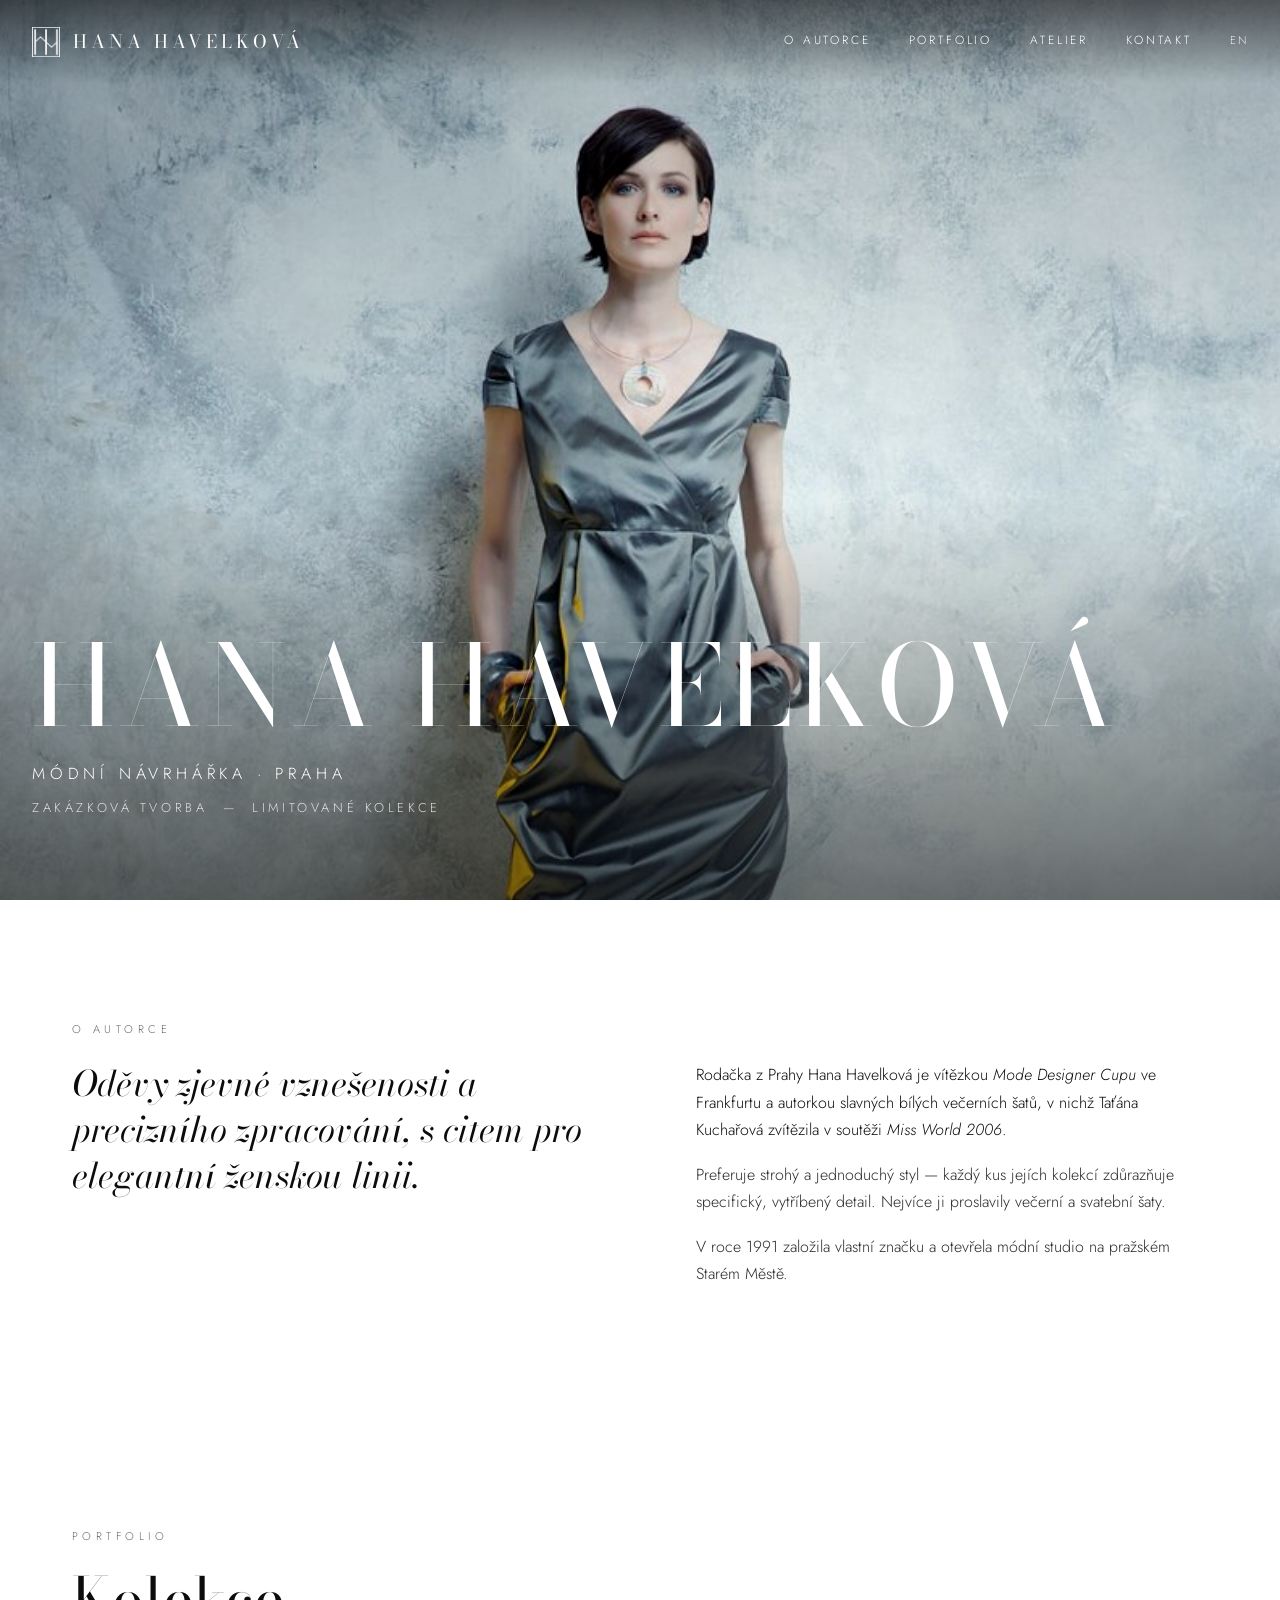
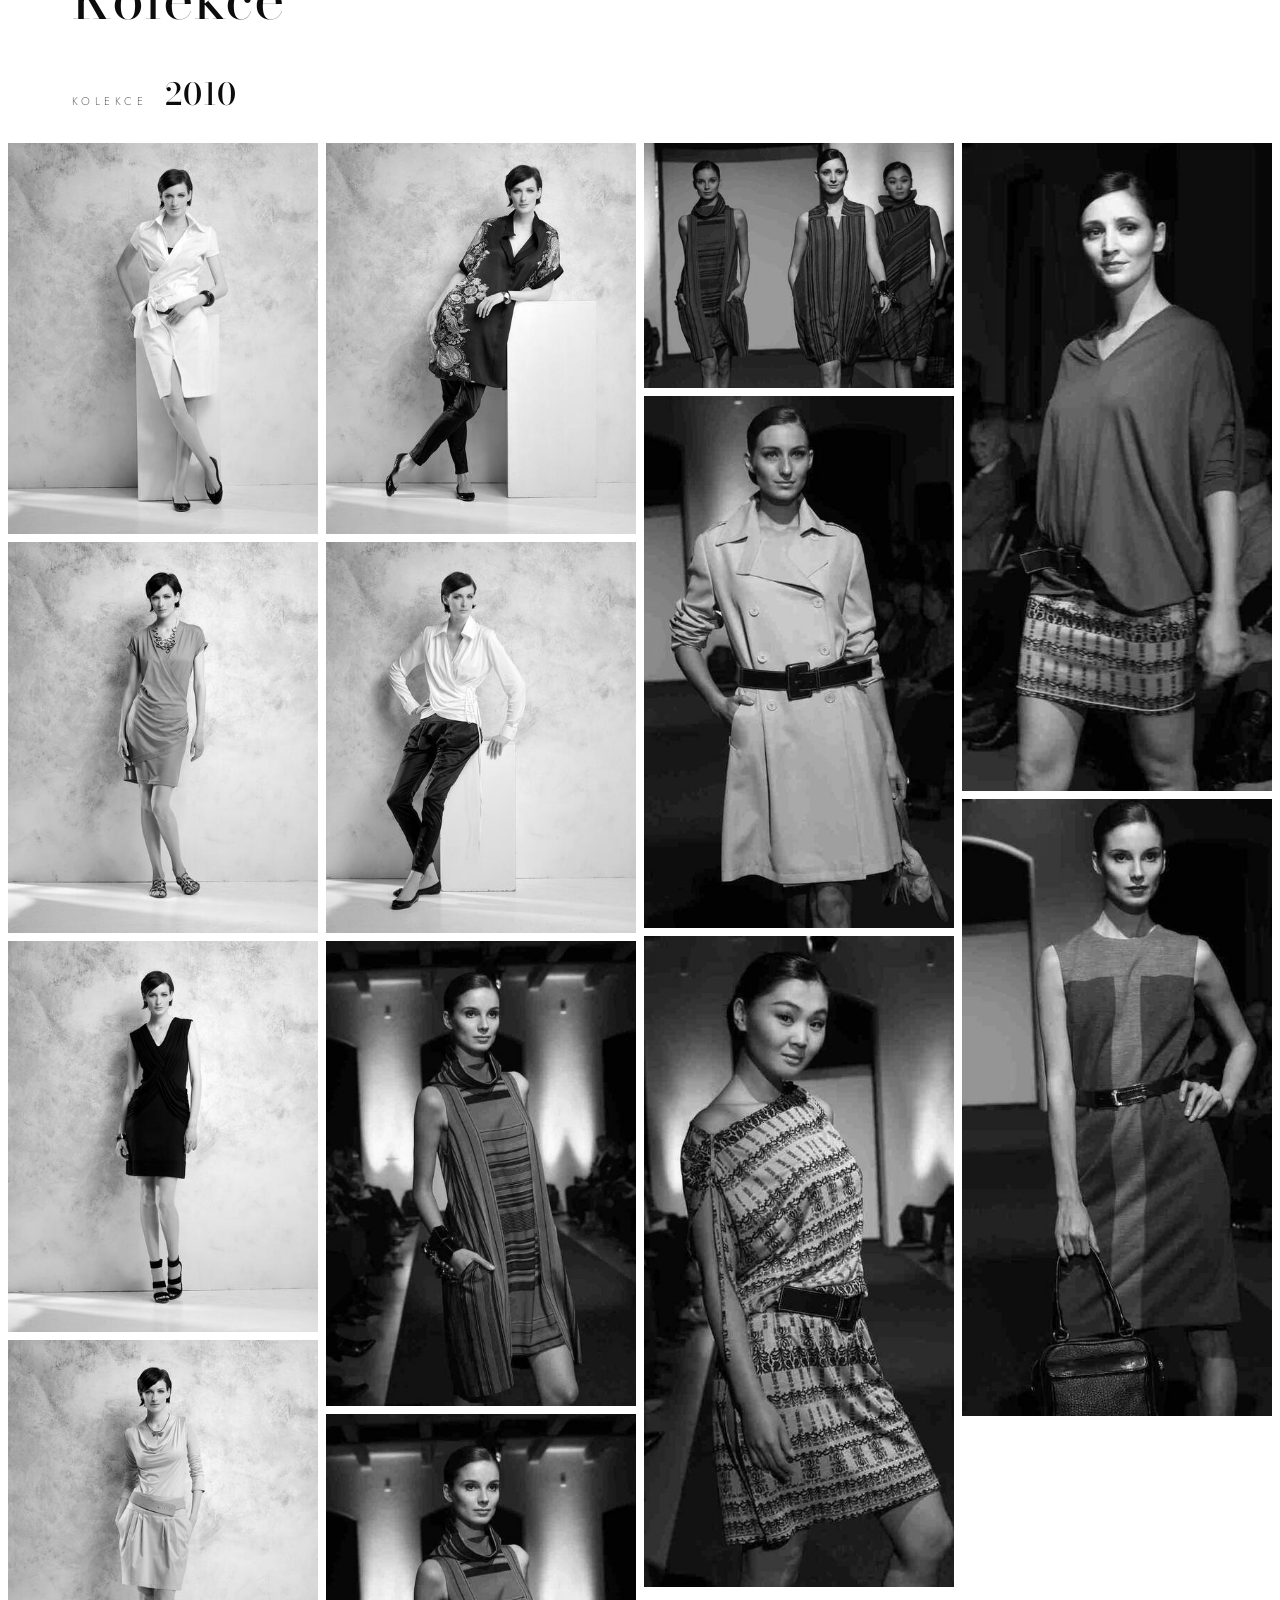
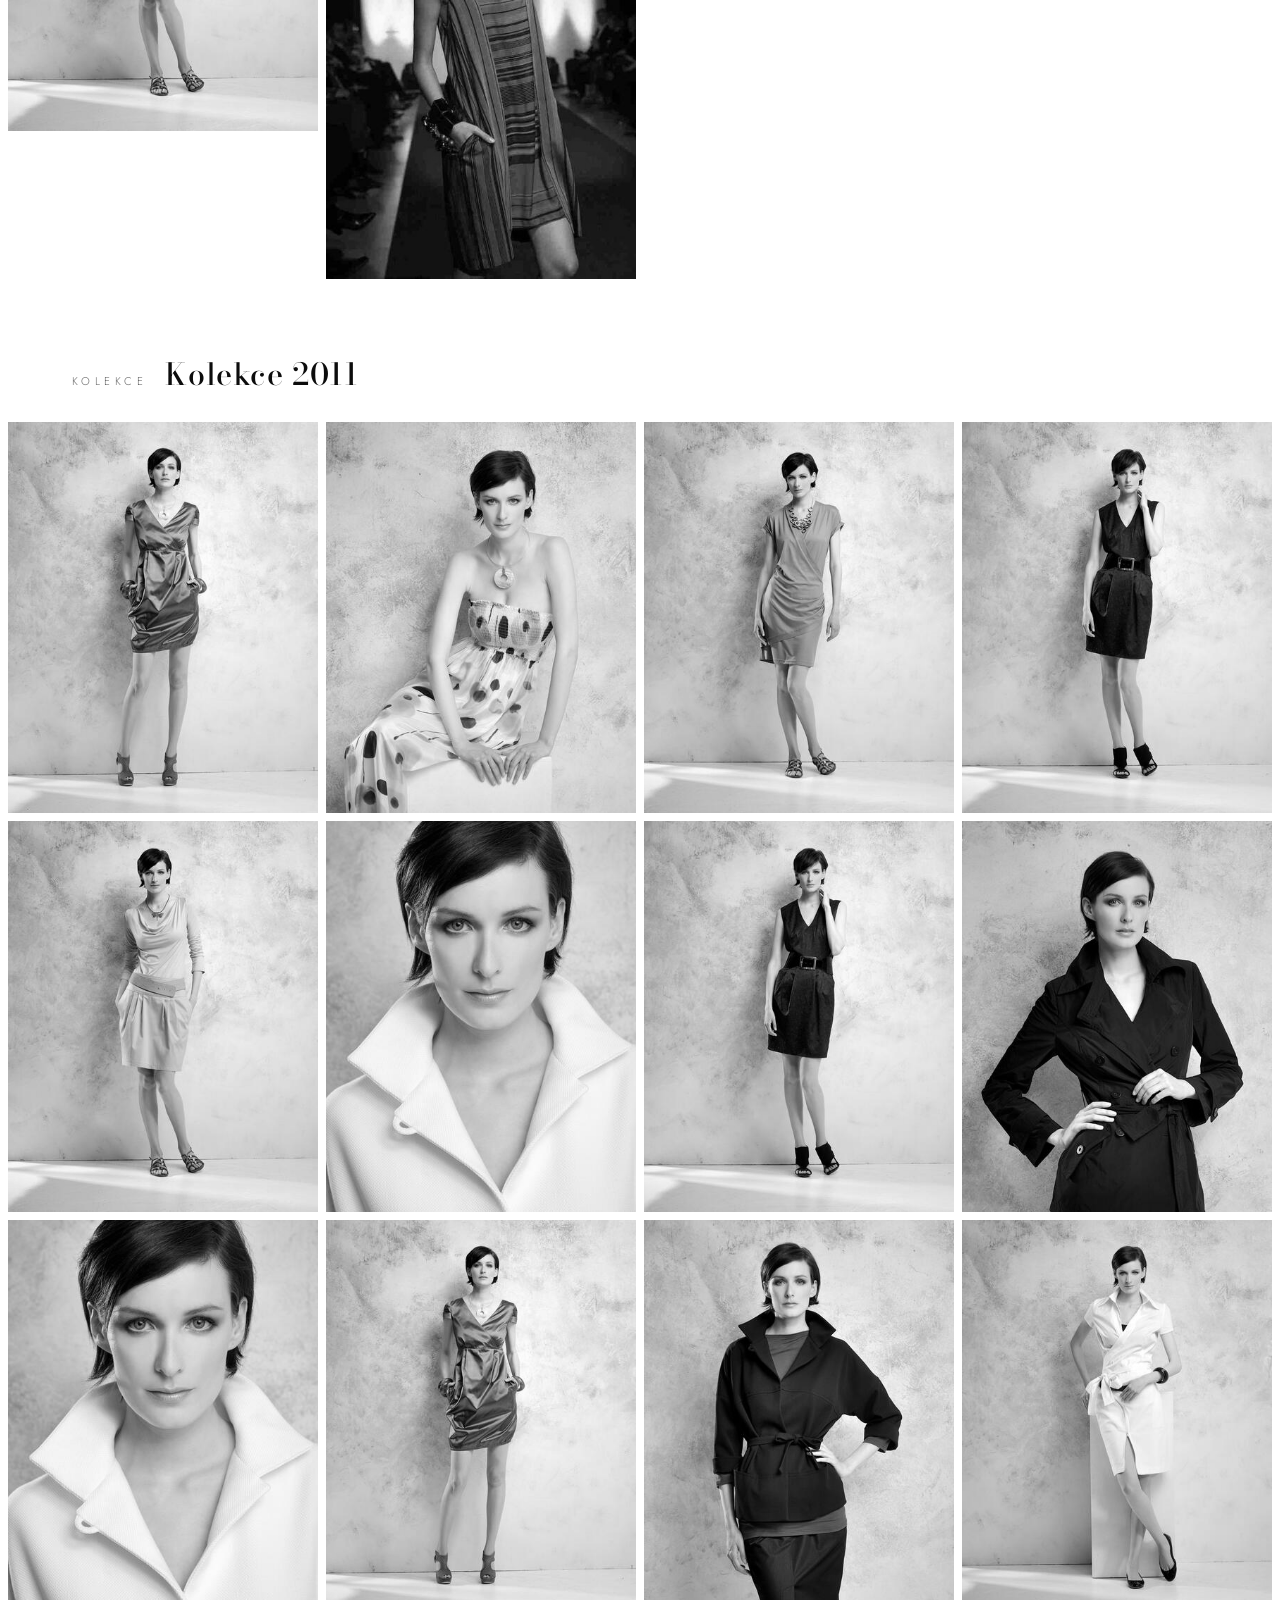
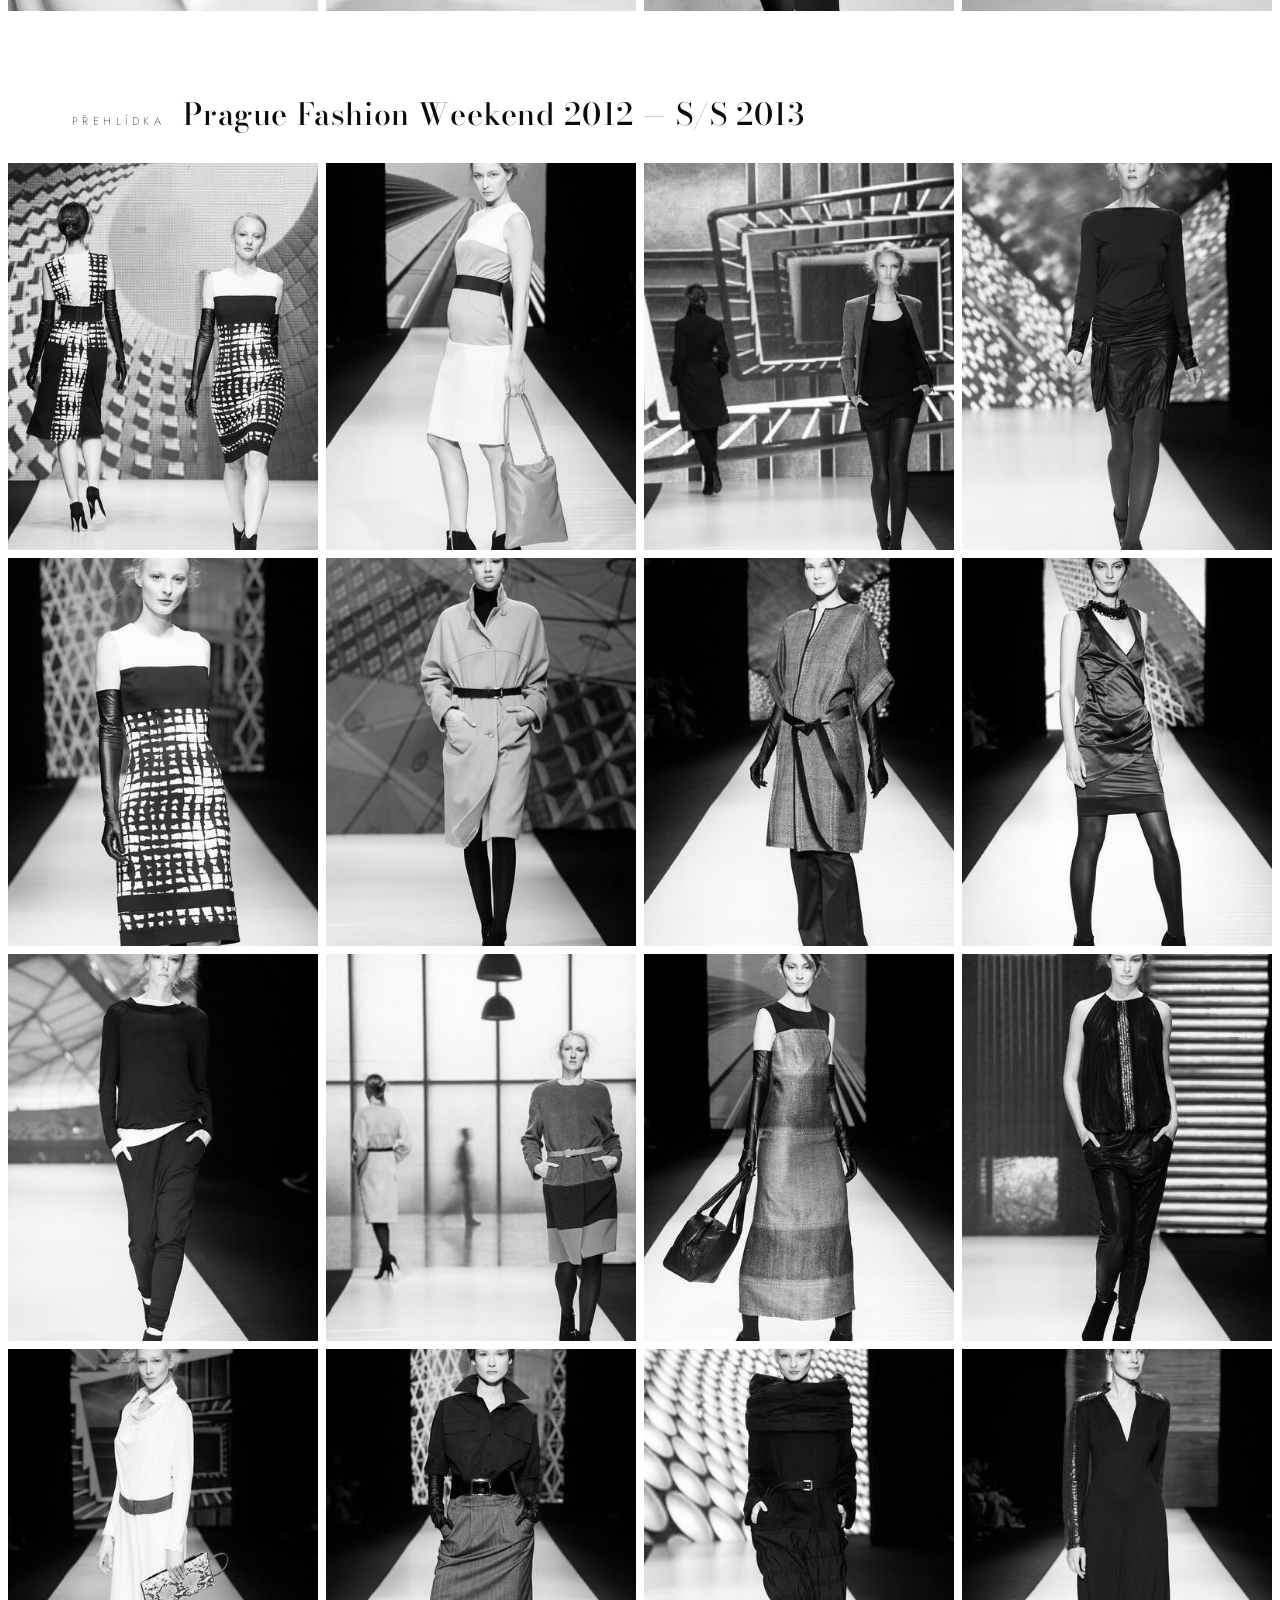
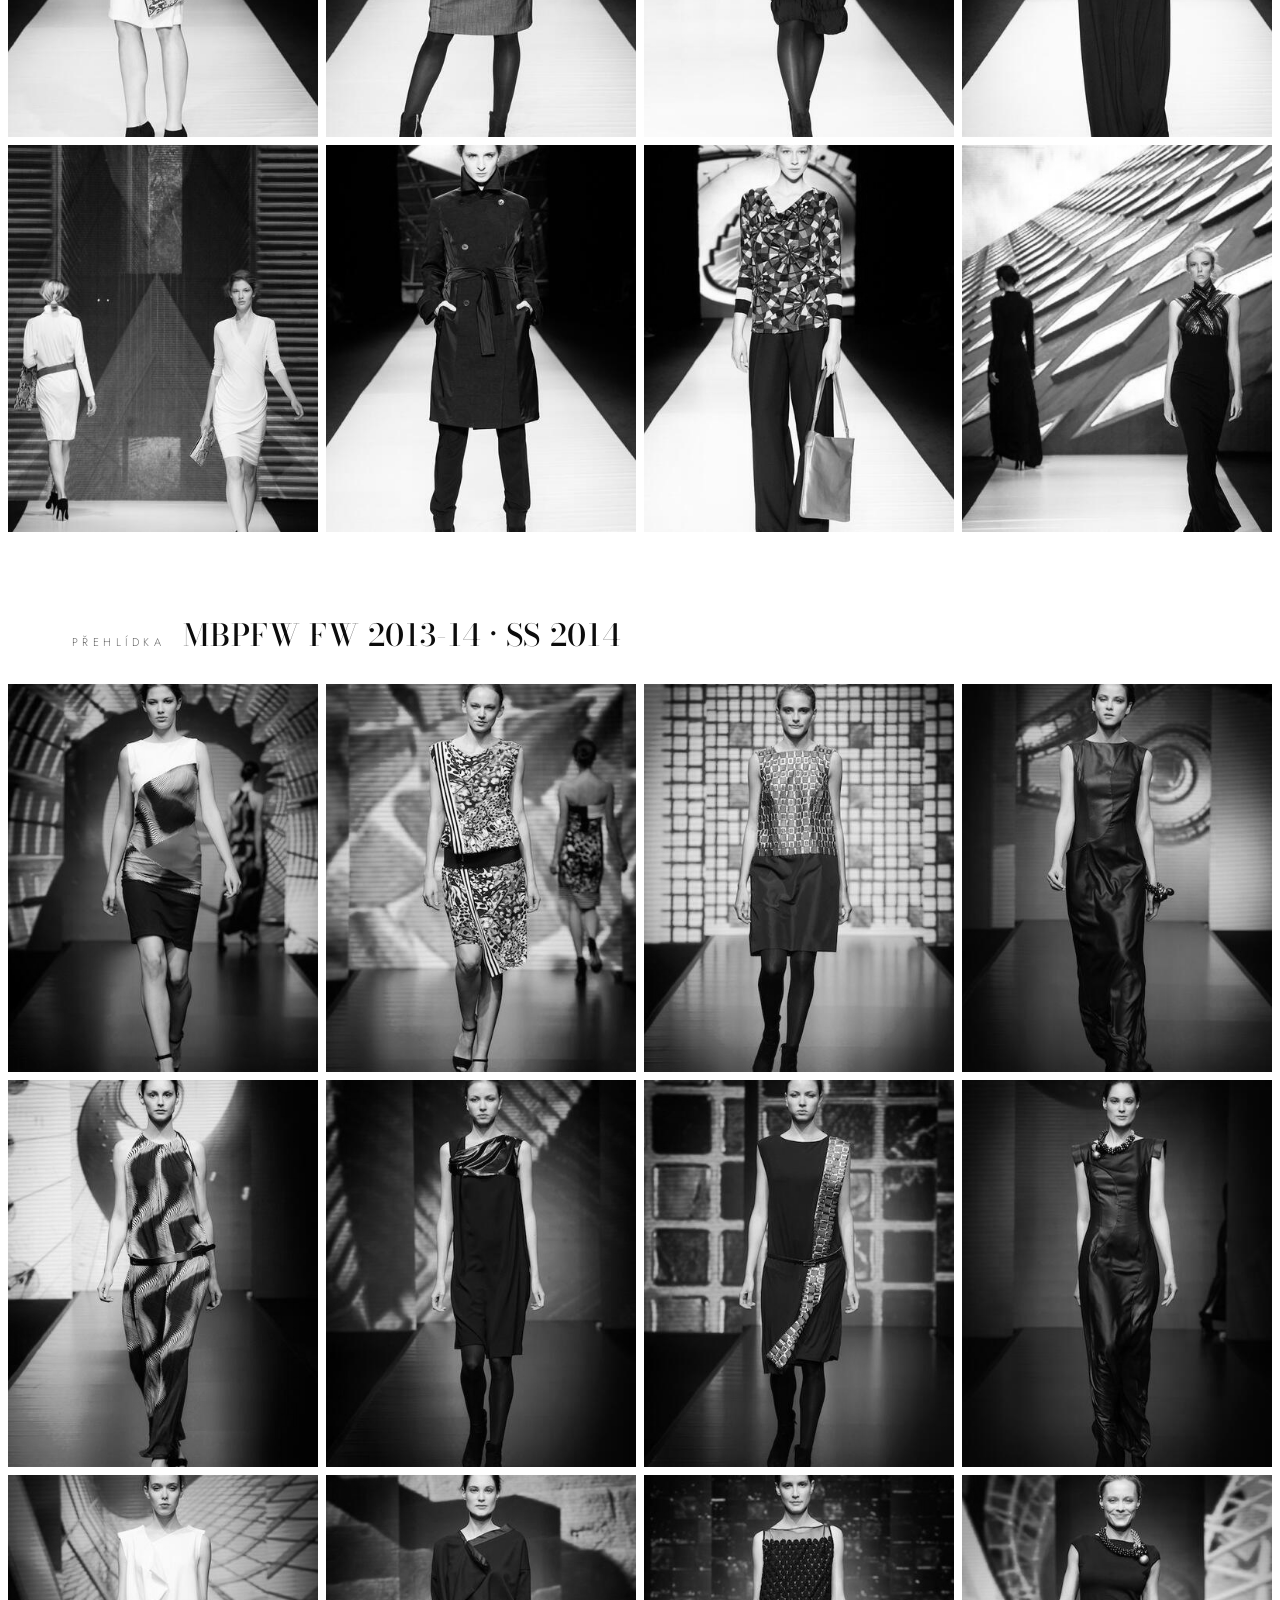
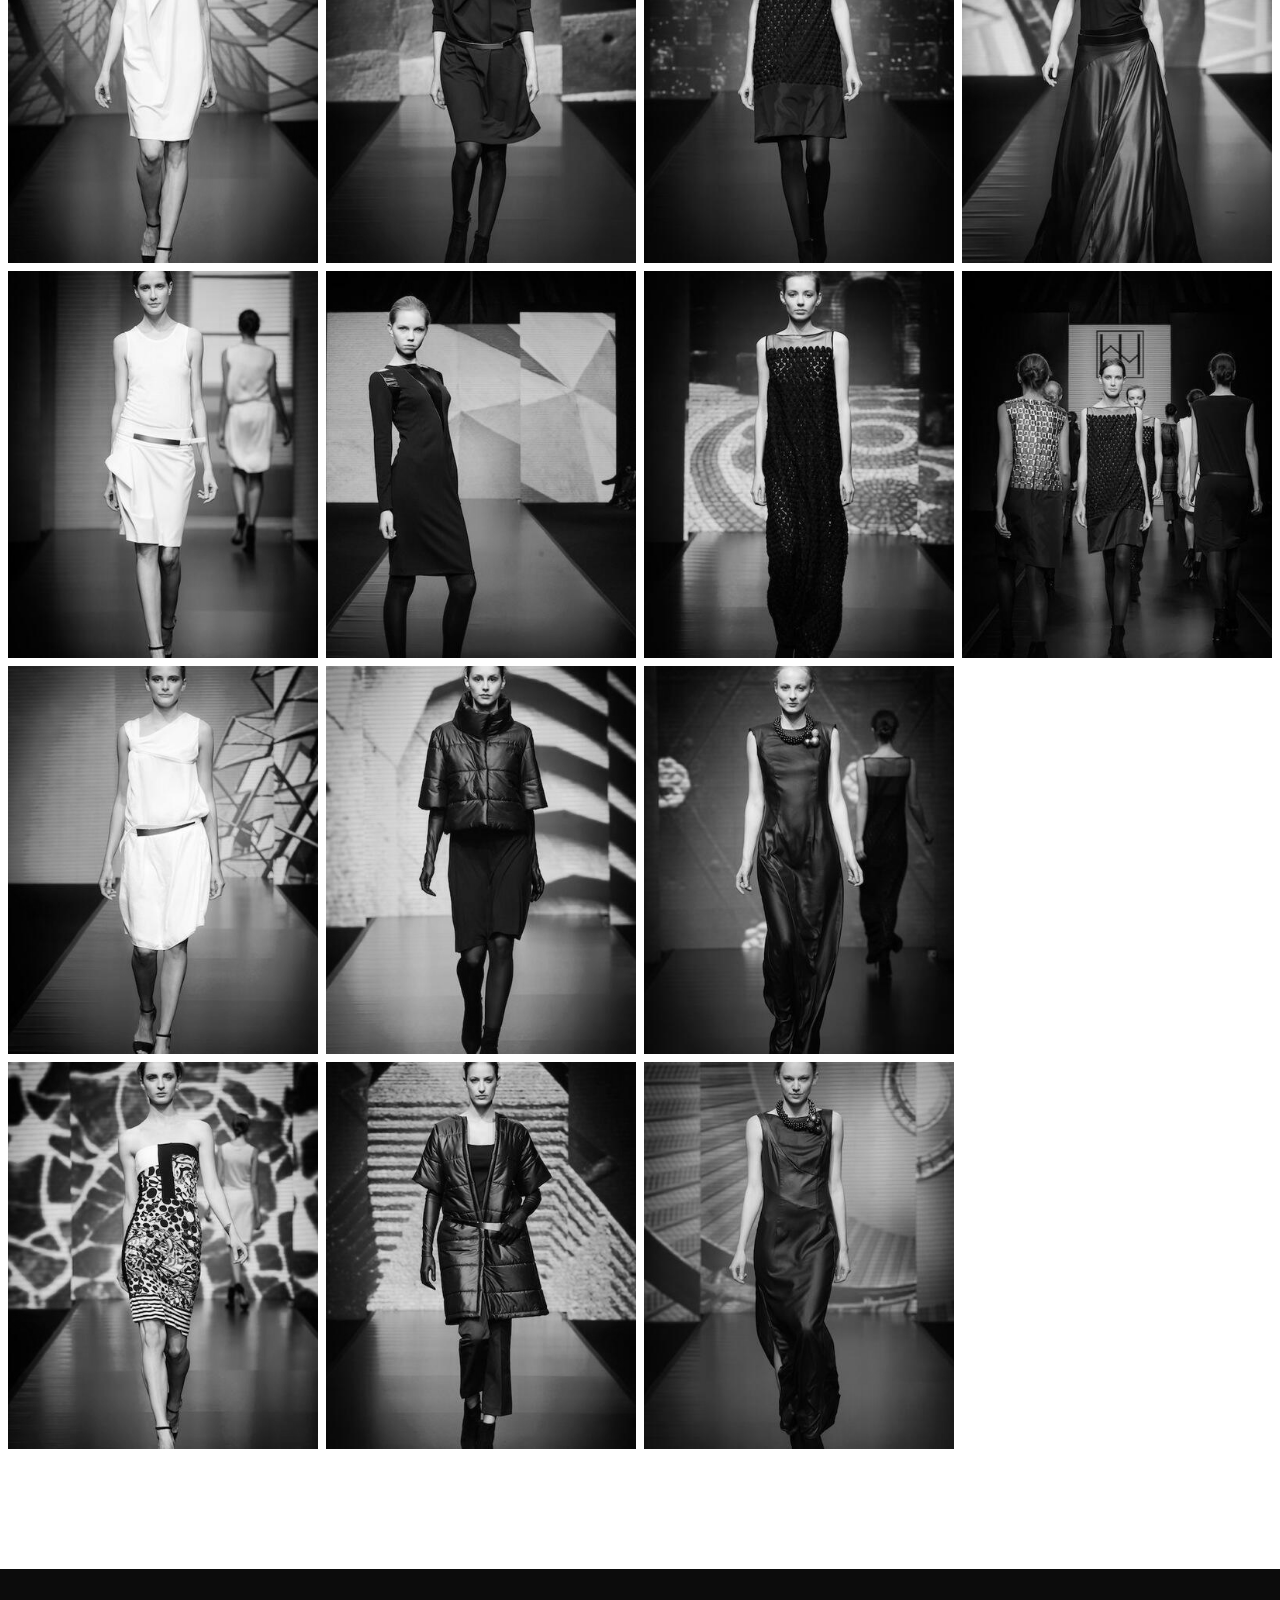
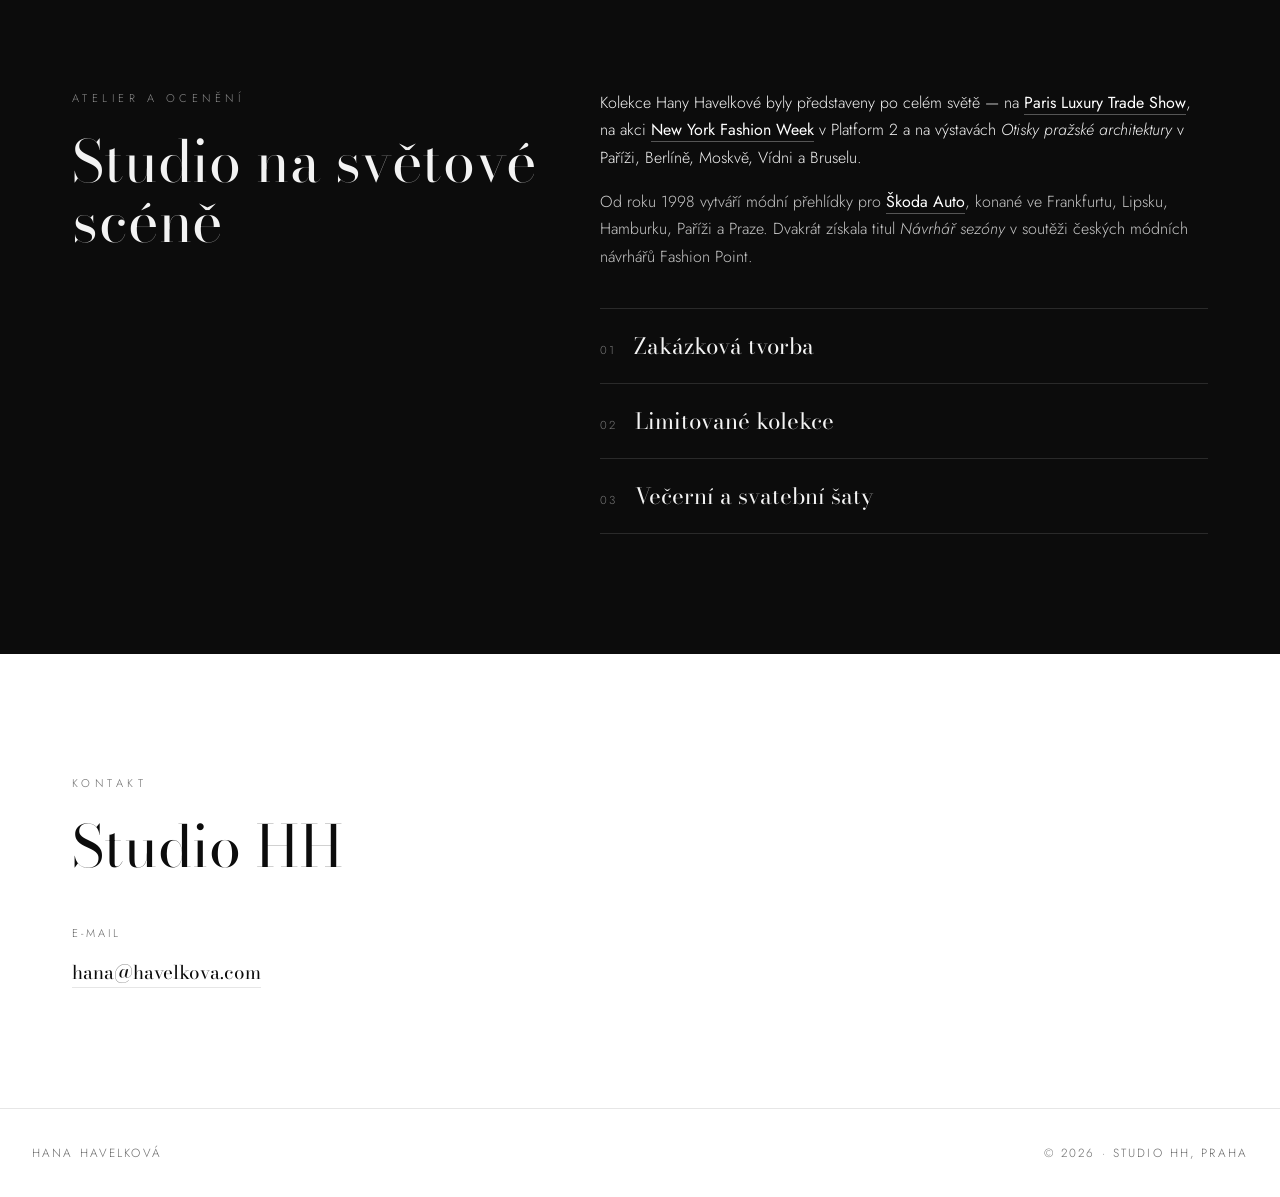
==== commit a2e78217: "Remove invalid contact details, keep only primary e-mail Drop the atelier address, opening hours, ph" ====
--- a/cz.html
+++ b/cz.html
@@ -39,15 +39,7 @@
     "url": "https://www.havelkova.com/",
     "image": "https://www.havelkova.com/assets/gallery/c2011/01.jpg",
     "email": "hana@havelkova.com",
-    "telephone": "+420222326754",
-    "worksFor": { "@type": "Organization", "name": "Studio HH" },
-    "address": {
-      "@type": "PostalAddress",
-      "streetAddress": "Dušní 10",
-      "postalCode": "110 00",
-      "addressLocality": "Praha 1",
-      "addressCountry": "CZ"
-    }
+    "worksFor": { "@type": "Organization", "name": "Studio HH" }
   }
   </script>
 </head>
@@ -360,21 +352,8 @@
         <h2>Studio HH</h2>
         <div class="contact-grid">
           <div class="cblock">
-            <span>Atelier</span>
-            <p>Dušní 10<br>110 00 Praha 1<br>Česká republika</p>
-          </div>
-          <div class="cblock">
-            <span>Otevírací doba</span>
-            <p>Po – Pá<br>11–19 h</p>
-          </div>
-          <div class="cblock">
-            <span>Telefon</span>
-            <p><a href="tel:+420222326754">+420 222 326 754</a></p>
-          </div>
-          <div class="cblock">
             <span>E-mail</span>
-            <p><a href="mailto:hana@havelkova.com">hana@havelkova.com</a><br>
-            <a href="mailto:lucie.rezbova@havelkova.com">lucie.rezbova@havelkova.com</a></p>
+            <p><a href="mailto:hana@havelkova.com">hana@havelkova.com</a></p>
           </div>
         </div>
       </div>
